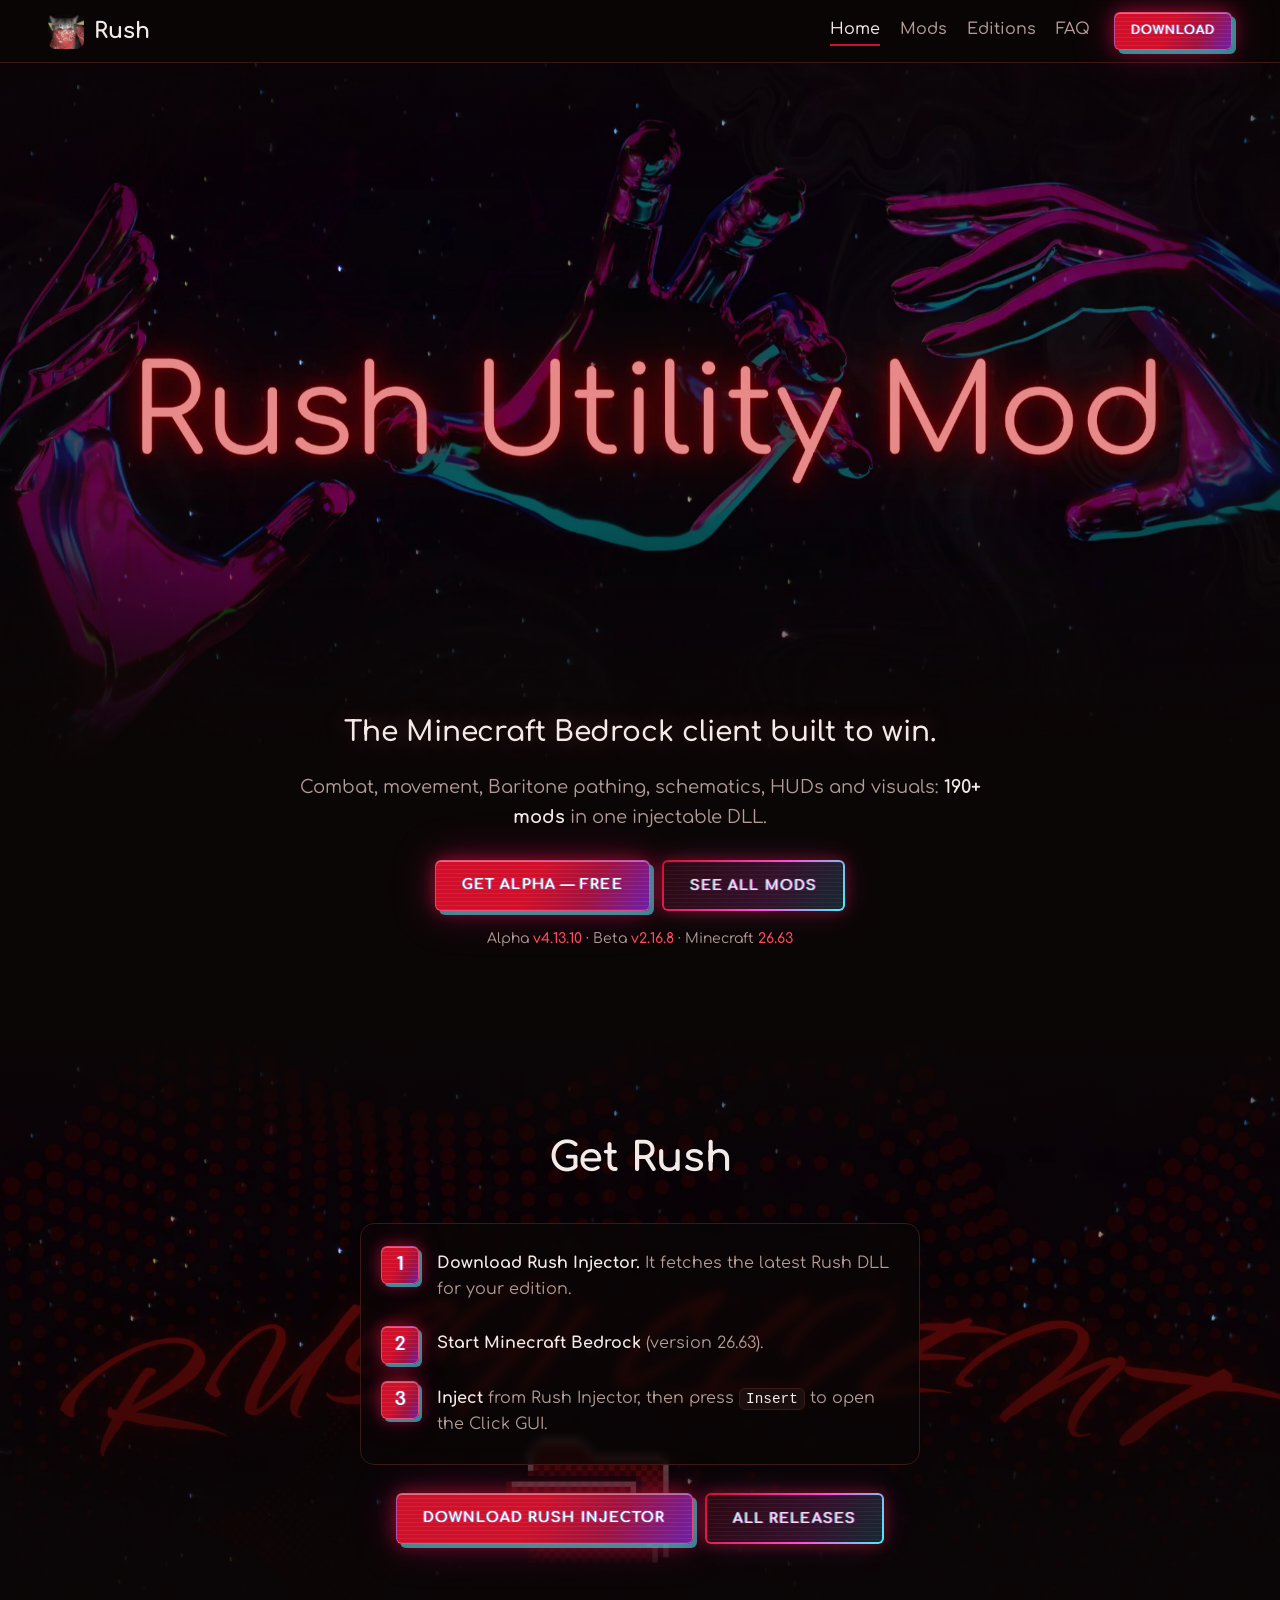
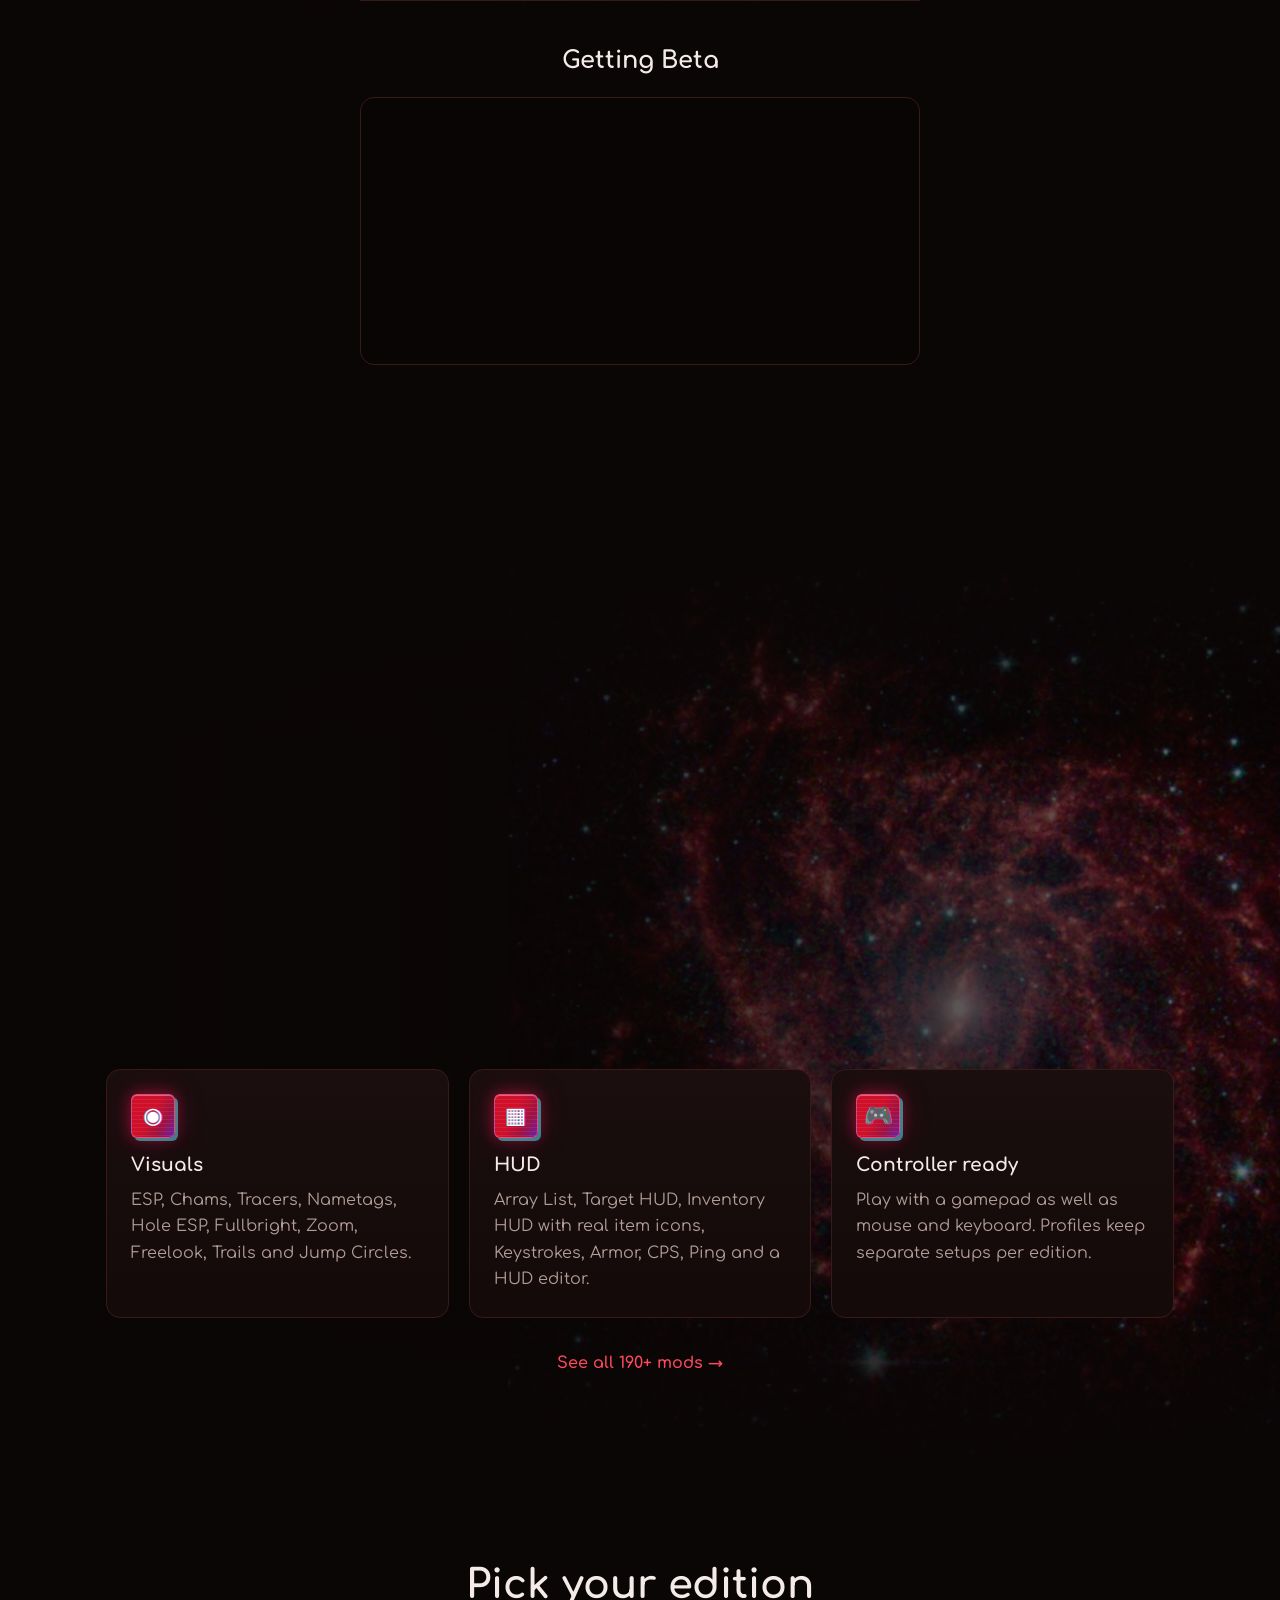
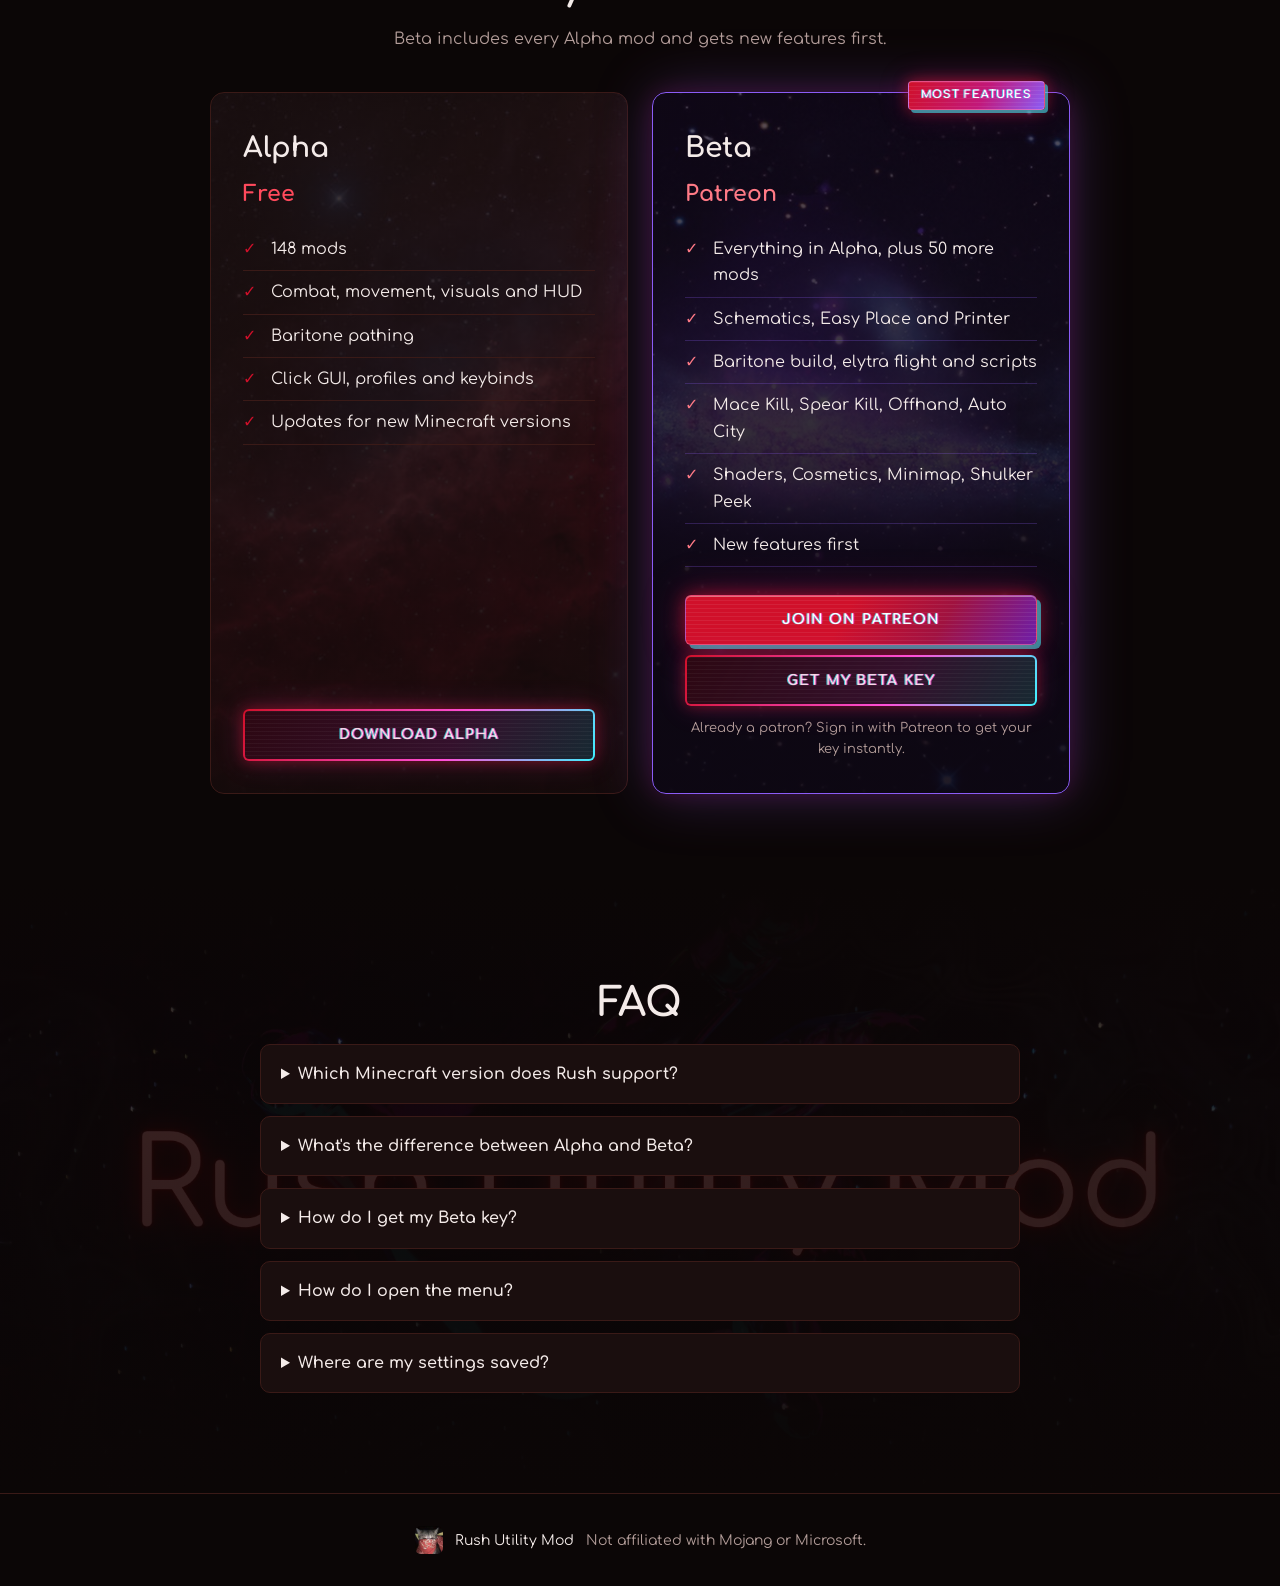
==== index.html @ 5f0ba6b8 "Rush website: Home and Mods pages - Home: banner, Get Rush (download + Patreon Beta keys), overview," ====
<!doctype html>
<!-- Home page. Sections, top to bottom: banner, Get Rush, overview, editions, FAQ.
     The full mod list is a separate page: mods/index.html. -->
<html lang="en">
<head>
  <meta charset="utf-8">
  <meta name="viewport" content="width=device-width, initial-scale=1">
  <title>Rush Utility Mod</title>
  <meta name="description" content="Rush, a Minecraft Bedrock client with 190+ mods. Alpha is free; Beta adds everything else.">
  <link rel="icon" href="assets/images/rush-logo.jpg">
  <link rel="preconnect" href="https://fonts.googleapis.com">
  <link rel="preconnect" href="https://fonts.gstatic.com" crossorigin>
  <link href="https://fonts.googleapis.com/css2?family=Comfortaa:wght@300..700&display=swap" rel="stylesheet">
  <link rel="stylesheet" href="css/styles.css?v=7">
  <script>document.documentElement.classList.add('js');</script>
</head>
<body>
  <!-- Top bar (same on every page; links differ only in the "../" prefix) -->
  <header class="nav">
    <a class="brand" href="./">
      <img src="assets/images/rush-logo.jpg" alt="" width="36" height="36">
      <span>Rush</span>
    </a>
    <nav aria-label="Pages">
      <a href="./" aria-current="page">Home</a>
      <a href="mods/">Mods</a>
      <a href="#editions">Editions</a>
      <a href="#faq">FAQ</a>
    </nav>
    <a class="btn btn-small" href="https://github.com/Juice-loot-is-pog/Rush-Injector/releases/latest/download/Rush-Injector.exe">Download</a>
  </header>

  <main>
    <!-- Banner -->
    <section class="hero">
      <div class="hero-banner">
        <img src="assets/images/banner-hands.webp" alt="" width="2000" height="1125" fetchpriority="high">
      </div>
      <div class="hero-inner">
        <h1 class="visually-hidden">Rush Utility Mod</h1>
        <p class="tagline">The Minecraft Bedrock client built to win.</p>
        <p class="sub">Combat, movement, Baritone pathing, schematics, HUDs and visuals: <strong><span data-count="total">190</span>+ mods</strong> in one injectable DLL.</p>
        <div class="cta">
          <a class="btn" href="#download">Get Alpha — Free</a>
          <a class="btn btn-ghost" href="mods/">See all mods</a>
        </div>
        <p class="version">Alpha <span>v4.13.10</span> · Beta <span>v2.16.8</span> · Minecraft <span>26.63</span></p>
      </div>
    </section>

    <!-- Get Rush: download + how to get Beta -->
    <section id="download" class="section download section-art art-client">
      <h2>Get Rush</h2>
      <ol class="steps">
        <li><strong>Download Rush Injector.</strong> It fetches the latest Rush DLL for your edition.</li>
        <li><strong>Start Minecraft Bedrock</strong> (version 26.63).</li>
        <li><strong>Inject</strong> from Rush Injector, then press <kbd>Insert</kbd> to open the Click GUI.</li>
      </ol>
      <div class="cta">
        <a class="btn" href="https://github.com/Juice-loot-is-pog/Rush-Injector/releases/latest/download/Rush-Injector.exe">Download Rush Injector</a>
        <a class="btn btn-ghost" href="https://github.com/Juice-loot-is-pog/Rush-Injector/releases" target="_blank" rel="noopener">All releases</a>
      </div>
      <div class="beta-key">
        <h3>Getting Beta</h3>
        <ol class="steps">
          <li><strong>Join a Beta tier</strong> on <a href="https://www.patreon.com/cw/RushUtilityMod" target="_blank" rel="noopener">Patreon</a>.</li>
          <li><strong>Click Get my Beta key</strong> and sign in with the same Patreon account. Your username and key appear straight away.</li>
          <li><strong>Sign in to Beta</strong> in Rush Injector with that username and key.</li>
        </ol>
        <div class="cta">
          <a class="btn" href="https://rush-download-service.juiceloot-github.workers.dev/patreon/login">Get my Beta key</a>
        </div>
      </div>
    </section>

    <!-- Overview: what Rush can do (the full list is on the Mods page) -->
    <section id="overview" class="section section-art art-spiral">
      <h2>Everything in one client</h2>
      <p class="lead">Every mod is configurable from the Click GUI, saved in profiles and bound to any key.</p>
      <div class="grid">
        <article class="card">
          <div class="icon">⚔</div>
          <h3>Combat</h3>
          <p>Kill Aura, Aimbot, AutoClicker, Crystal Aura, Auto Anchor, Reach, Hitboxes, Criticals, Auto Totem and more.</p>
        </article>
        <article class="card">
          <div class="icon">➶</div>
          <h3>Movement</h3>
          <p>Fly, Speed, Elytra Fly, Step, Scaffold, No Fall, Velocity, Spider, Long Jump, Target Strafe and more.</p>
        </article>
        <article class="card">
          <div class="icon">⛏</div>
          <h3>Baritone</h3>
          <p>Automatic pathing and mining built in. Beta adds building schematics, elytra flight and a script API.</p>
        </article>
        <article class="card">
          <div class="icon">◉</div>
          <h3>Visuals</h3>
          <p>ESP, Chams, Tracers, Nametags, Hole ESP, Fullbright, Zoom, Freelook, Trails and Jump Circles.</p>
        </article>
        <article class="card">
          <div class="icon">▦</div>
          <h3>HUD</h3>
          <p>Array List, Target HUD, Inventory HUD with real item icons, Keystrokes, Armor, CPS, Ping and a HUD editor.</p>
        </article>
        <article class="card">
          <div class="icon">🎮</div>
          <h3>Controller ready</h3>
          <p>Play with a gamepad as well as mouse and keyboard. Profiles keep separate setups per edition.</p>
        </article>
      </div>
      <p class="more-link"><a href="mods/">See all <span data-count="total">190</span>+ mods →</a></p>
    </section>

    <!-- Editions: Alpha vs Beta -->
    <section id="editions" class="section">
      <h2>Pick your edition</h2>
      <p class="lead">Beta includes every Alpha mod and gets new features first.</p>
      <div class="editions">
        <article class="edition edition-alpha">
          <h3>Alpha</h3>
          <p class="price">Free</p>
          <ul>
            <li><span data-count="alpha">148</span> mods</li>
            <li>Combat, movement, visuals and HUD</li>
            <li>Baritone pathing</li>
            <li>Click GUI, profiles and keybinds</li>
            <li>Updates for new Minecraft versions</li>
          </ul>
          <a class="btn btn-ghost" href="#download">Download Alpha</a>
        </article>
        <article class="edition featured">
          <div class="ribbon">Most features</div>
          <h3>Beta</h3>
          <p class="price">Patreon</p>
          <ul>
            <li>Everything in Alpha, plus <span data-count="beta">50</span> more mods</li>
            <li>Schematics, Easy Place and Printer</li>
            <li>Baritone build, elytra flight and scripts</li>
            <li>Mace Kill, Spear Kill, Offhand, Auto City</li>
            <li>Shaders, Cosmetics, Minimap, Shulker Peek</li>
            <li>New features first</li>
          </ul>
          <div class="edition-actions">
            <a class="btn" href="https://www.patreon.com/cw/RushUtilityMod" target="_blank" rel="noopener">Join on Patreon</a>
            <a class="btn btn-ghost" href="https://rush-download-service.juiceloot-github.workers.dev/patreon/login">Get my Beta key</a>
          </div>
          <p class="edition-note">Already a patron? Sign in with Patreon to get your key instantly.</p>
        </article>
      </div>
    </section>

    <!-- FAQ -->
    <section id="faq" class="section section-art art-hand">
      <h2>FAQ</h2>
      <details>
        <summary>Which Minecraft version does Rush support?</summary>
        <p>The current builds target Minecraft Bedrock 26.63 on Windows. Rush is updated when Minecraft updates.</p>
      </details>
      <details>
        <summary>What's the difference between Alpha and Beta?</summary>
        <p>Alpha is free and covers combat, movement, visuals, HUD and Baritone pathing. Beta comes with a <a href="https://www.patreon.com/cw/RushUtilityMod" target="_blank" rel="noopener">Patreon</a> membership, includes all of Alpha, and adds the extra mods marked Beta on the <a href="mods/">Mods page</a>.</p>
      </details>
      <details>
        <summary>How do I get my Beta key?</summary>
        <p>Join a Beta tier on Patreon, then click <a href="https://rush-download-service.juiceloot-github.workers.dev/patreon/login">Get my Beta key</a> and sign in with Patreon. The key is shown once, so save it. If you lose it or move to a new PC, sign in again and choose <em>Make a new key</em>. Beta stays active while your membership is, and comes back with the same key if you rejoin.</p>
      </details>
      <details>
        <summary>How do I open the menu?</summary>
        <p>Press <kbd>Insert</kbd> after injecting. You can change the key in Click GUI settings.</p>
      </details>
      <details>
        <summary>Where are my settings saved?</summary>
        <p>In <code>%APPDATA%\Rush\Alpha\configs</code> or <code>%APPDATA%\Rush\Beta\configs</code>, so each edition keeps its own profiles.</p>
      </details>
    </section>
  </main>

  <footer class="footer">
    <img src="assets/images/rush-logo.jpg" alt="" width="28" height="28">
    <span>Rush Utility Mod</span>
    <span class="muted">Not affiliated with Mojang or Microsoft.</span>
  </footer>

  <script src="js/modules.js?v=7"></script>
  <script src="js/site.js?v=7"></script>
</body>
</html>
---- css/styles.css ----
@charset "UTF-8";
/* Rush website styles, shared by every page. Keep this file saved as UTF-8; write symbols as
   CSS escapes (e.g. "\2713" for a checkmark) so they survive any editor. */
/* Font: Comfortaa (the font on the Rush Utility Mod banner). Each page loads it from Google Fonts
   with real weights 300-700; the copy in assets/fonts is a fallback if Google Fonts is unreachable. */
@font-face {
  font-family: "Comfortaa Local";
  src: url("../assets/fonts/Comfortaa.ttf") format("truetype");
  font-display: swap;
}

:root {
  --bg: #0b0606;
  --bg-2: #140a0a;
  --card: #1a0e0e;
  --border: #3a1a17;
  --text: #f4ebe9;
  --muted: #b39d99;
  --red: #d0102a;
  --deep: #6e0712;
  --red-light: #ff4a5c;
  --pink: #ff7a86;
  --magenta: #c2187a;
  --violet: #8b5cf6;
  --glow: rgba(208, 16, 42, 0.45);
  --radius: 14px;
  --font: "Comfortaa", "Comfortaa Local", system-ui, sans-serif;
}

* { box-sizing: border-box; }
html { scroll-behavior: smooth; overflow-x: clip; }
body {
  margin: 0;
  overflow-x: clip;
  background: var(--bg);
  color: var(--text);
  font-family: var(--font);
  line-height: 1.65;
}
a { color: inherit; }
img { display: block; }

/* Nav */
.nav {
  position: sticky; top: 0; z-index: 10;
  display: flex; align-items: center; gap: 24px;
  padding: 12px clamp(16px, 4vw, 48px);
  background: rgba(11, 6, 6, 0.8);
  backdrop-filter: blur(10px);
  border-bottom: 1px solid var(--border);
}
.brand { display: flex; align-items: center; gap: 10px; text-decoration: none; font-family: var(--font); font-weight: 700; font-size: 22px; }
.brand img { border-radius: 8px; object-fit: cover; }
.nav nav { display: flex; gap: 20px; margin-left: auto; }
.nav nav a { text-decoration: none; color: var(--muted); font-weight: 500; }
.nav nav a:hover { color: var(--text); }
/* The page you're on: aria-current="page" on its nav link. */
.nav nav a[aria-current="page"] { color: var(--text); box-shadow: inset 0 -2px 0 var(--red); padding-bottom: 4px; }

/* Page header for pages other than Home (e.g. Mods) */
.page-header { padding: 72px 16px 8px; text-align: center; }
.page-header h1 {
  font-family: var(--font); font-weight: 700; font-size: clamp(36px, 7vw, 64px); margin: 0 0 8px;
  text-shadow: 0 0 32px rgba(208, 16, 42, .45);
}
.page-header p { color: var(--muted); margin: 0 auto; max-width: 620px; font-size: 18px; }
.page-header p strong { color: var(--text); }

/* "See all mods" link under the overview cards */
.more-link { text-align: center; margin: 32px 0 0; }
.more-link a { color: var(--red-light); font-weight: 600; text-decoration: none; }
.more-link a:hover { text-decoration: underline; }

/* Buttons: crimson vaporwave. Crimson body fading to a magenta/violet edge, faint scanlines,
   pink/cyan split text, a hard cyan offset shadow and neon glow. Hover sweeps a chrome shine. */
:root {
  --cyan: #3ef2ff; --vapor-pink: #ff4fd8;
  /* Shared vaporwave look for buttons, step numbers, icon tiles, chips, ribbon and tags */
  --vapor-scanlines: repeating-linear-gradient(180deg, rgba(255, 255, 255, .07) 0 1px, transparent 1px 4px);
  --vapor-fill: linear-gradient(120deg, var(--red) 0%, var(--red) 45%, #a0123f 72%, #6d1fa8 100%);
  --vapor-border: linear-gradient(120deg, var(--red), var(--vapor-pink) 60%, var(--cyan));
  --vapor-text: -1px 0 rgba(62, 242, 255, .75), 1px 0 rgba(255, 79, 216, .75);
  --vapor-glow: 0 0 14px rgba(208, 16, 42, .6), 0 0 30px rgba(194, 24, 122, .3);
}
.btn {
  position: relative; overflow: hidden; isolation: isolate;
  display: inline-block;
  padding: 12px 26px;
  border-radius: 6px;
  border: 1px solid rgba(255, 140, 200, .45);
  background:
    repeating-linear-gradient(180deg, rgba(255, 255, 255, .07) 0 1px, transparent 1px 4px),
    linear-gradient(120deg, var(--red) 0%, var(--red) 45%, #a0123f 72%, #6d1fa8 100%);
  color: #fff; font-weight: 700; text-decoration: none;
  text-transform: uppercase; letter-spacing: .08em; font-size: 14px;
  text-shadow: -1px 0 rgba(62, 242, 255, .75), 1px 0 rgba(255, 79, 216, .75);
  box-shadow:
    4px 4px 0 rgba(62, 242, 255, .55),
    0 0 18px rgba(208, 16, 42, .65),
    0 0 42px rgba(194, 24, 122, .35),
    inset 0 1px 0 rgba(255, 255, 255, .35);
  transition: transform .15s, box-shadow .2s;
}
/* Chrome shine that sweeps across on hover */
.btn::after {
  content: ""; position: absolute; inset: 0; z-index: -1; pointer-events: none;
  background: linear-gradient(105deg, transparent 30%, rgba(255, 255, 255, .45) 48%, rgba(62, 242, 255, .25) 52%, transparent 70%);
  transform: translateX(-120%);
  transition: transform .6s ease;
}
.btn:hover::after { transform: translateX(120%); }
.btn:hover {
  transform: translate(-2px, -2px);
  box-shadow:
    6px 6px 0 rgba(62, 242, 255, .7),
    0 0 26px rgba(208, 16, 42, .85),
    0 0 60px rgba(255, 79, 216, .4),
    inset 0 1px 0 rgba(255, 255, 255, .45);
}
.btn:active { transform: translate(1px, 1px); box-shadow: 2px 2px 0 rgba(62, 242, 255, .6), 0 0 18px rgba(208, 16, 42, .6); }
.btn:focus-visible { outline: 2px solid var(--cyan); outline-offset: 3px; }

/* Outline buttons: neon crimson-magenta-cyan border around a dark glassy middle */
.btn-ghost {
  border: 2px solid transparent;
  background:
    repeating-linear-gradient(180deg, rgba(255, 255, 255, .04) 0 1px, transparent 1px 4px) padding-box,
    linear-gradient(rgba(16, 6, 14, .85), rgba(16, 6, 14, .85)) padding-box,
    linear-gradient(120deg, var(--red), var(--vapor-pink) 60%, var(--cyan)) border-box;
  color: #ffd6e6;
  box-shadow: 0 0 14px rgba(208, 16, 42, .45), 0 0 30px rgba(255, 79, 216, .18);
}
.btn-ghost:hover {
  color: #fff;
  box-shadow: 4px 4px 0 rgba(62, 242, 255, .45), 0 0 22px rgba(208, 16, 42, .7), 0 0 46px rgba(255, 79, 216, .35);
}
.btn-small { padding: 8px 16px; font-size: 12px; }

@media (prefers-reduced-motion: reduce) {
  .btn::after { display: none; }
  .btn, .btn:hover { transition: none; }
}

/* Hero: the Rush Utility Mod banner, fading into the page */
.visually-hidden {
  position: absolute; width: 1px; height: 1px; margin: -1px; padding: 0;
  overflow: hidden; clip: rect(0 0 0 0); white-space: nowrap; border: 0;
}
.hero { position: relative; text-align: center; }
.hero-banner { position: relative; max-height: 78vh; overflow: hidden; background: #050208; }
.hero-banner img { width: 100%; height: auto; max-height: 78vh; object-fit: cover; object-position: center 45%; }
.hero-banner::after {
  content: ""; position: absolute; inset: 0; pointer-events: none;
  background:
    linear-gradient(180deg, rgba(11, 6, 6, .35) 0%, transparent 18%, transparent 62%, var(--bg) 100%),
    radial-gradient(ellipse at center, transparent 55%, rgba(11, 6, 6, .55) 100%);
}
.hero-inner { position: relative; padding: 0 16px 72px; margin: -64px auto 0; max-width: 760px; }
.tagline {
  font-size: clamp(20px, 3vw, 28px); font-weight: 600; margin: 8px 0;
  text-shadow: 0 0 24px rgba(255, 122, 134, .35);
}
.sub { color: var(--muted); font-size: 18px; }
.sub strong { color: var(--text); }
.cta { display: flex; gap: 12px; justify-content: center; flex-wrap: wrap; margin: 28px 0 16px; }
.version { color: var(--muted); font-size: 14px; }
.version span { color: var(--red-light); font-weight: 600; }

/* Full-width artwork behind a section, darkened so text stays readable */
.section-art { position: relative; isolation: isolate; }
.section-art::before {
  content: ""; position: absolute; z-index: -1; top: 0; bottom: 0;
  left: calc(50% - 50vw); right: calc(50% - 50vw);
  background-repeat: no-repeat; background-size: cover; background-position: center;
}
.art-spiral::before {
  background-image:
    linear-gradient(180deg, var(--bg) 0%, rgba(11, 6, 6, .5) 22%, rgba(11, 6, 6, .5) 78%, var(--bg) 100%),
    linear-gradient(90deg, rgba(11, 6, 6, .92) 0%, rgba(11, 6, 6, .6) 45%, rgba(11, 6, 6, .15) 100%),
    url("../assets/images/galaxy-spiral.jpg");
  background-position: center, center, right -10vw center;
  background-size: cover, cover, min(900px, 90vw) auto;
}
.art-client::before {
  background-image:
    linear-gradient(180deg, var(--bg) 0%, rgba(11, 6, 6, .1) 12%, rgba(11, 6, 6, .35) 32%, var(--bg) 52%),
    url("../assets/images/banner-client.webp");
  background-size: cover, max(100%, 1200px) auto;
  background-position: center, center top;
}
/* Keep the steps readable over the brighter banner. */
.art-client .steps {
  background: rgba(11, 6, 6, .72); border: 1px solid var(--border); border-radius: var(--radius);
  padding: 12px 20px; backdrop-filter: blur(4px);
}
.art-hand::before {
  background-image:
    linear-gradient(180deg, var(--bg) 0%, rgba(11, 6, 6, .78) 25%, rgba(11, 6, 6, .85) 75%, var(--bg) 100%),
    url("../assets/images/banner-hand.webp");
}

/* Sections */
.section { max-width: 1100px; margin: 0 auto; padding: 88px 16px; }
.section h2 { font-family: var(--font); font-weight: 700; font-size: clamp(28px, 4vw, 40px); text-align: center; margin: 0 0 8px; }
.lead { text-align: center; color: var(--muted); margin: 0 auto 40px; max-width: 620px; }

.grid { display: grid; grid-template-columns: repeat(auto-fit, minmax(280px, 1fr)); gap: 20px; }
.card {
  background: linear-gradient(180deg, var(--card), var(--bg-2));
  border: 1px solid var(--border); border-radius: var(--radius);
  padding: 24px; transition: border-color .2s, transform .2s;
}
.card:hover { border-color: var(--red); transform: translateY(-3px); }
.card h3 { margin: 12px 0 6px; }
.card p { margin: 0; color: var(--muted); }
.icon {
  width: 44px; height: 44px; display: grid; place-items: center;
  border-radius: 6px; font-size: 22px; color: #fff;
  border: 1px solid rgba(255, 140, 200, .45);
  background: var(--vapor-scanlines), var(--vapor-fill);
  text-shadow: var(--vapor-text);
  box-shadow: 3px 3px 0 rgba(62, 242, 255, .5), var(--vapor-glow), inset 0 1px 0 rgba(255, 255, 255, .3);
}

/* Editions */
.editions { display: grid; grid-template-columns: repeat(auto-fit, minmax(300px, 1fr)); gap: 24px; max-width: 860px; margin: 0 auto; }
.edition {
  position: relative; background: var(--card); border: 1px solid var(--border);
  border-radius: var(--radius); padding: 32px; display: flex; flex-direction: column;
}
.edition-alpha {
  background:
    linear-gradient(180deg, rgba(26, 14, 14, .82), rgba(20, 10, 10, .94)),
    url("../assets/images/nebula-red.jpg") center / cover;
}
.edition.featured {
  border-color: var(--violet);
  box-shadow: 0 0 60px rgba(139, 92, 246, .28), 0 0 24px rgba(194, 24, 122, .2);
  background:
    linear-gradient(180deg, rgba(20, 10, 30, .7), rgba(14, 8, 20, .92) 70%),
    url("../assets/images/galaxy-purple.jpg") center 35% / cover;
}
.edition.featured li { border-bottom-color: rgba(139, 92, 246, .25); }
.edition.featured li::before { color: var(--pink); }
.edition.featured .price { color: var(--pink); }
.edition.featured .ribbon { background: var(--vapor-scanlines), linear-gradient(120deg, var(--red), var(--magenta) 55%, var(--violet)); }
.edition h3 { font-family: var(--font); font-weight: 700; font-size: 28px; margin: 0; }
.price { font-size: 22px; font-weight: 800; color: var(--red-light); margin: 4px 0 16px; }
.edition ul { list-style: none; padding: 0; margin: 0 0 28px; flex: 1; }
.edition li { padding: 8px 0 8px 28px; position: relative; border-bottom: 1px solid var(--border); }
.edition li::before { content: "\2713"; /* checkmark */ position: absolute; left: 0; color: var(--red); font-weight: 800; }
.edition .btn { text-align: center; }
.edition-actions { display: grid; gap: 10px; }
.edition-note { color: var(--muted); font-size: 13px; text-align: center; margin: 12px 0 0; }
.beta-key { max-width: 560px; margin: 56px auto 0; padding-top: 40px; border-top: 1px solid var(--border); }
.beta-key h3 { font-family: var(--font); font-weight: 700; font-size: 24px; margin: 0; }
.beta-key .steps { margin-top: 16px; }
.steps a { color: var(--red-light); }
.ribbon {
  position: absolute; top: -12px; right: 24px;
  background: var(--vapor-scanlines), var(--vapor-fill);
  padding: 4px 12px; border-radius: 4px; font-size: 11px; font-weight: 700;
  text-transform: uppercase; letter-spacing: .08em; color: #fff;
  border: 1px solid rgba(255, 140, 200, .5);
  text-shadow: var(--vapor-text);
  box-shadow: 3px 3px 0 rgba(62, 242, 255, .55), var(--vapor-glow);
}

/* Modules */
.filters { display: flex; gap: 12px; flex-wrap: wrap; justify-content: center; margin-bottom: 24px; }
#search {
  flex: 1 1 260px; max-width: 420px;
  padding: 12px 16px; border-radius: 10px;
  background: var(--card); border: 1px solid var(--border); color: var(--text); font: inherit;
}
#search:focus { outline: none; border-color: var(--red); }
.chips { display: flex; gap: 8px; }
.chip {
  padding: 9px 16px; border-radius: 6px; cursor: pointer; font: inherit; font-size: 12px; font-weight: 700;
  text-transform: uppercase; letter-spacing: .08em; color: #ffd6e6;
  border: 2px solid transparent;
  background:
    var(--vapor-scanlines) padding-box,
    linear-gradient(rgba(16, 6, 14, .9), rgba(16, 6, 14, .9)) padding-box,
    var(--vapor-border) border-box;
  box-shadow: 0 0 12px rgba(208, 16, 42, .35);
  transition: transform .15s, box-shadow .2s;
}
.chip:hover { color: #fff; box-shadow: 3px 3px 0 rgba(62, 242, 255, .45), 0 0 18px rgba(208, 16, 42, .6); transform: translate(-1px, -1px); }
.chip.active {
  color: #fff; text-shadow: var(--vapor-text);
  border: 2px solid rgba(255, 140, 200, .5);
  background: var(--vapor-scanlines), var(--vapor-fill);
  box-shadow: 3px 3px 0 rgba(62, 242, 255, .55), var(--vapor-glow);
}
.chip:focus-visible { outline: 2px solid var(--cyan); outline-offset: 3px; }
.mod-list {
  list-style: none; padding: 0; margin: 0;
  display: grid; grid-template-columns: repeat(auto-fill, minmax(180px, 1fr)); gap: 8px;
}
.mod-list li {
  display: flex; align-items: center; justify-content: space-between; gap: 8px;
  padding: 10px 14px; border-radius: 8px;
  background: var(--bg-2); border: 1px solid var(--border); font-size: 14px;
}
.tag { font-size: 10px; font-weight: 700; padding: 2px 7px; border-radius: 4px; text-transform: uppercase; letter-spacing: .08em; }
.tag-beta {
  color: #fff; text-shadow: var(--vapor-text);
  border: 1px solid rgba(255, 140, 200, .5);
  background: var(--vapor-scanlines), var(--vapor-fill);
  box-shadow: 2px 2px 0 rgba(62, 242, 255, .5), 0 0 10px rgba(208, 16, 42, .5);
}
.empty { text-align: center; color: var(--muted); }

/* Download */
.download { text-align: center; }
.steps { counter-reset: step; list-style: none; padding: 0; max-width: 560px; margin: 32px auto 0; text-align: left; }
.steps li { counter-increment: step; position: relative; padding: 14px 0 14px 56px; color: var(--muted); }
.steps li strong { color: var(--text); }
.steps li::before {
  content: counter(step); position: absolute; left: 0; top: 10px;
  width: 36px; height: 36px; display: grid; place-items: center; border-radius: 6px;
  color: #fff; font-family: var(--font); font-weight: 700; font-size: 18px;
  border: 1px solid rgba(255, 140, 200, .45);
  background: var(--vapor-scanlines), var(--vapor-fill);
  text-shadow: var(--vapor-text);
  box-shadow: 3px 3px 0 rgba(62, 242, 255, .55), var(--vapor-glow), inset 0 1px 0 rgba(255, 255, 255, .3);
}
kbd, code {
  font-family: ui-monospace, Consolas, monospace; font-size: .9em;
  padding: 2px 6px; border-radius: 6px; background: var(--card); border: 1px solid var(--border); color: var(--text);
}

/* FAQ */
#faq details {
  max-width: 760px; margin: 0 auto 12px; background: var(--card);
  border: 1px solid var(--border); border-radius: 10px; padding: 0 20px;
}
#faq summary { cursor: pointer; padding: 16px 0; font-weight: 600; }
#faq details[open] { border-color: var(--red); }
#faq details p { color: var(--muted); margin: 0 0 16px; }

/* Footer */
.footer {
  display: flex; align-items: center; justify-content: center; gap: 12px; flex-wrap: wrap;
  padding: 32px 16px; border-top: 1px solid var(--border); font-size: 14px;
}
.footer img { border-radius: 6px; object-fit: cover; }
.muted { color: var(--muted); }

/* Slide animations */
@keyframes banner-in { from { opacity: 0; transform: scale(1.08); } to { opacity: 1; transform: none; } }
@keyframes slide-up { from { opacity: 0; transform: translateY(36px); } to { opacity: 1; transform: none; } }
.hero-banner img { animation: banner-in 1.4s cubic-bezier(.2, .7, .2, 1) both; }
.hero-inner > * { animation: slide-up .8s cubic-bezier(.2, .7, .2, 1) both; }
.hero-inner > :nth-child(2) { animation-delay: .35s; }
.hero-inner > :nth-child(3) { animation-delay: .5s; }
.hero-inner > :nth-child(4) { animation-delay: .65s; }
.hero-inner > :nth-child(5) { animation-delay: .8s; }
.page-header > * { animation: slide-up .8s cubic-bezier(.2, .7, .2, 1) both; }
.page-header > :nth-child(2) { animation-delay: .15s; }

/* Scroll reveals: js/site.js adds .reveal, then .is-visible when the element scrolls into view. */
.js .reveal {
  opacity: 0; transform: translateY(48px);
  transition: opacity .8s ease, transform .8s cubic-bezier(.2, .7, .2, 1);
  transition-delay: var(--delay, 0s);
}
.js .reveal.from-left { transform: translateX(-70px); }
.js .reveal.from-right { transform: translateX(70px); }
.js .reveal.is-visible { opacity: 1; transform: none; }

@media (prefers-reduced-motion: reduce) {
  html { scroll-behavior: auto; }
  .hero-banner img, .hero-inner > *, .page-header > * { animation: none; }
  .js .reveal { opacity: 1; transform: none; transition: none; }
}

@media (max-width: 720px) {
  /* Phones: page links move to a second row under the logo and Download button. */
  .nav { flex-wrap: wrap; row-gap: 8px; }
  .nav .btn-small { margin-left: auto; }
  .nav nav { order: 3; width: 100%; margin: 0; justify-content: space-around; gap: 8px; font-size: 15px; }
  .section { padding: 64px 16px; }
  .page-header { padding-top: 48px; }
}
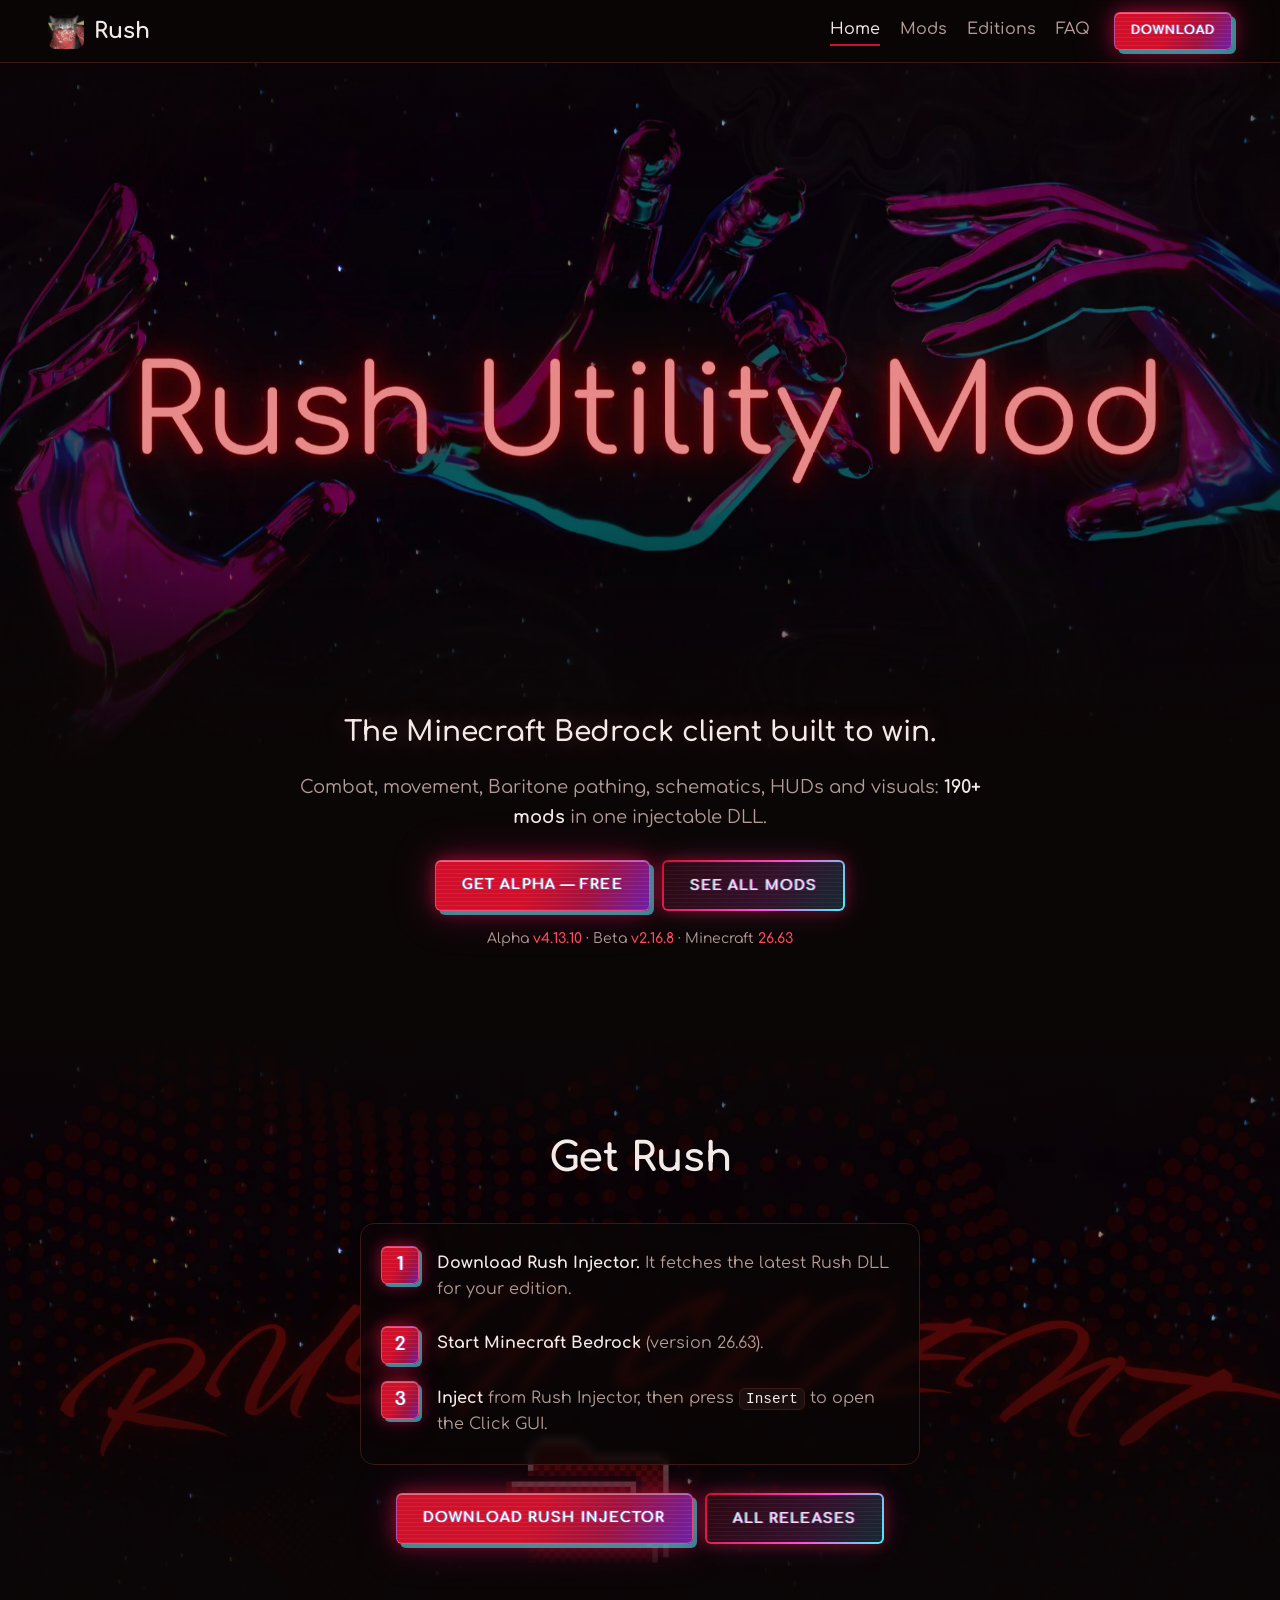
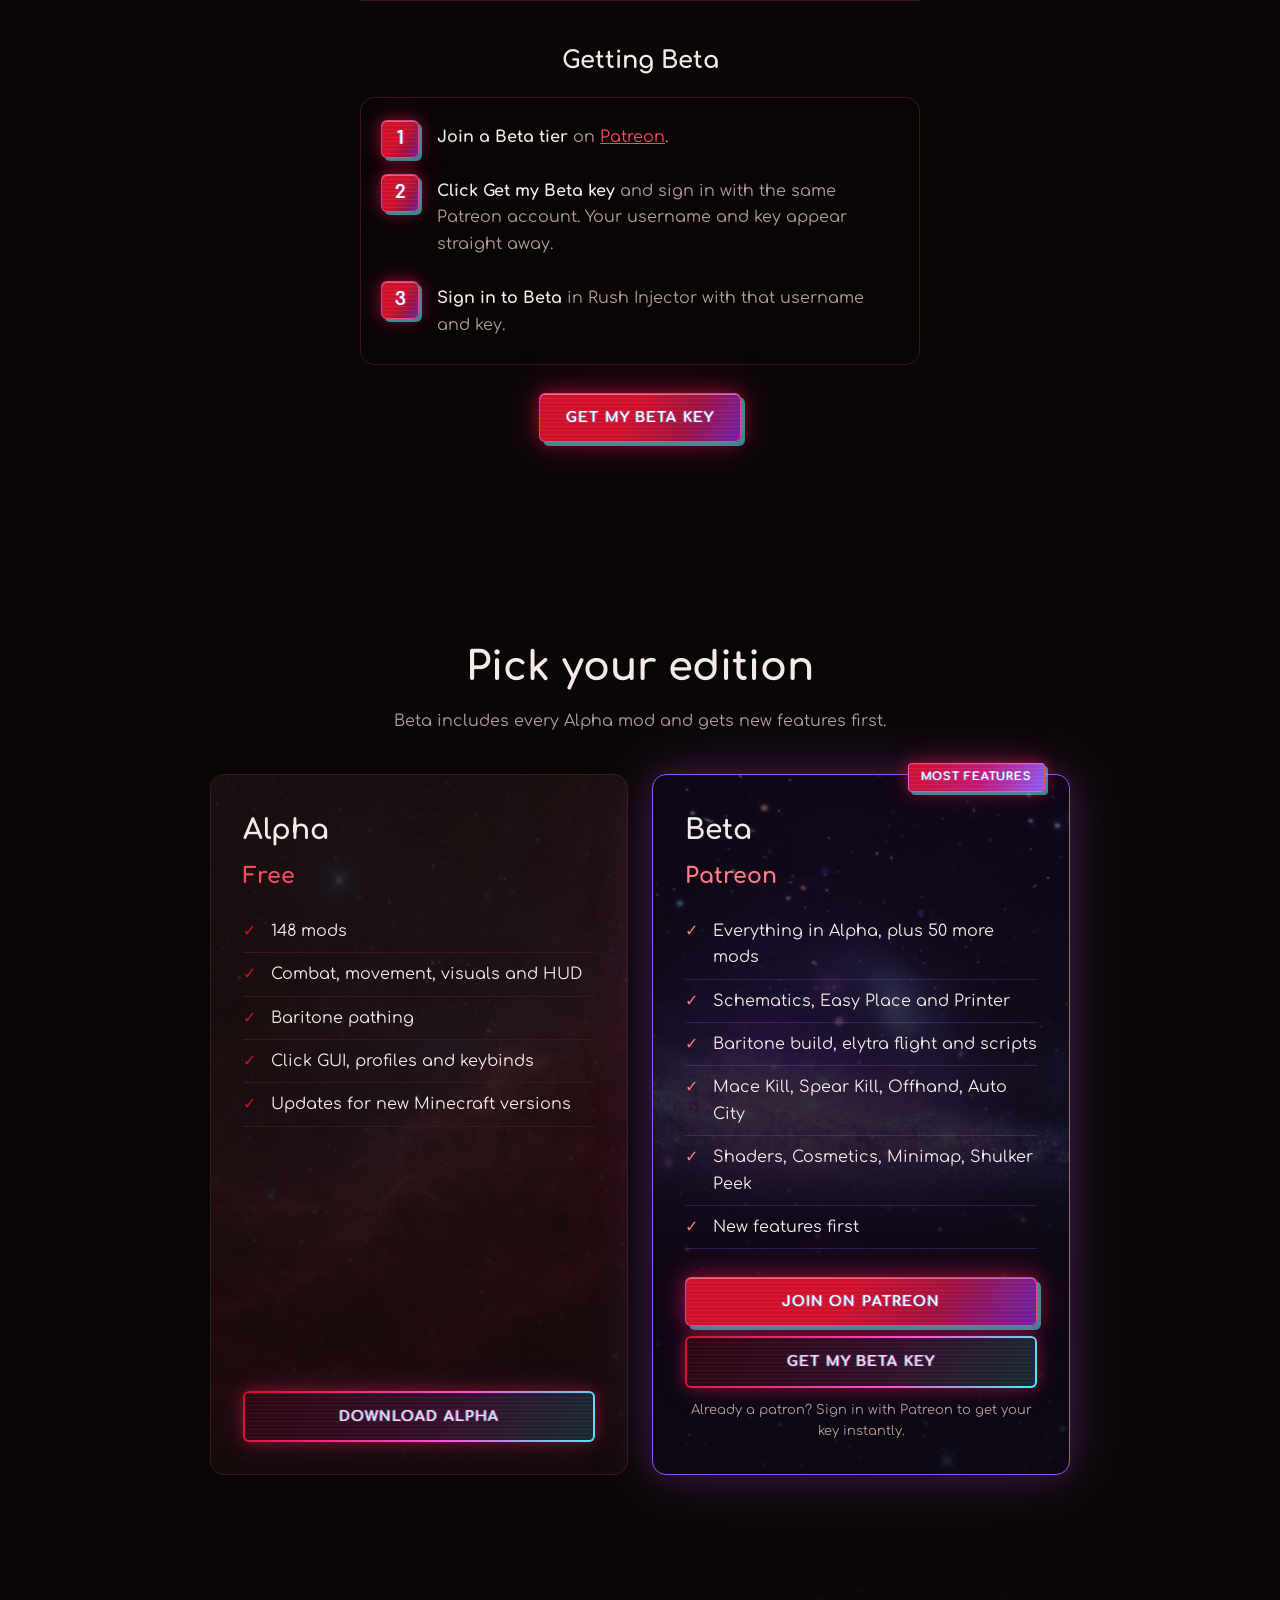
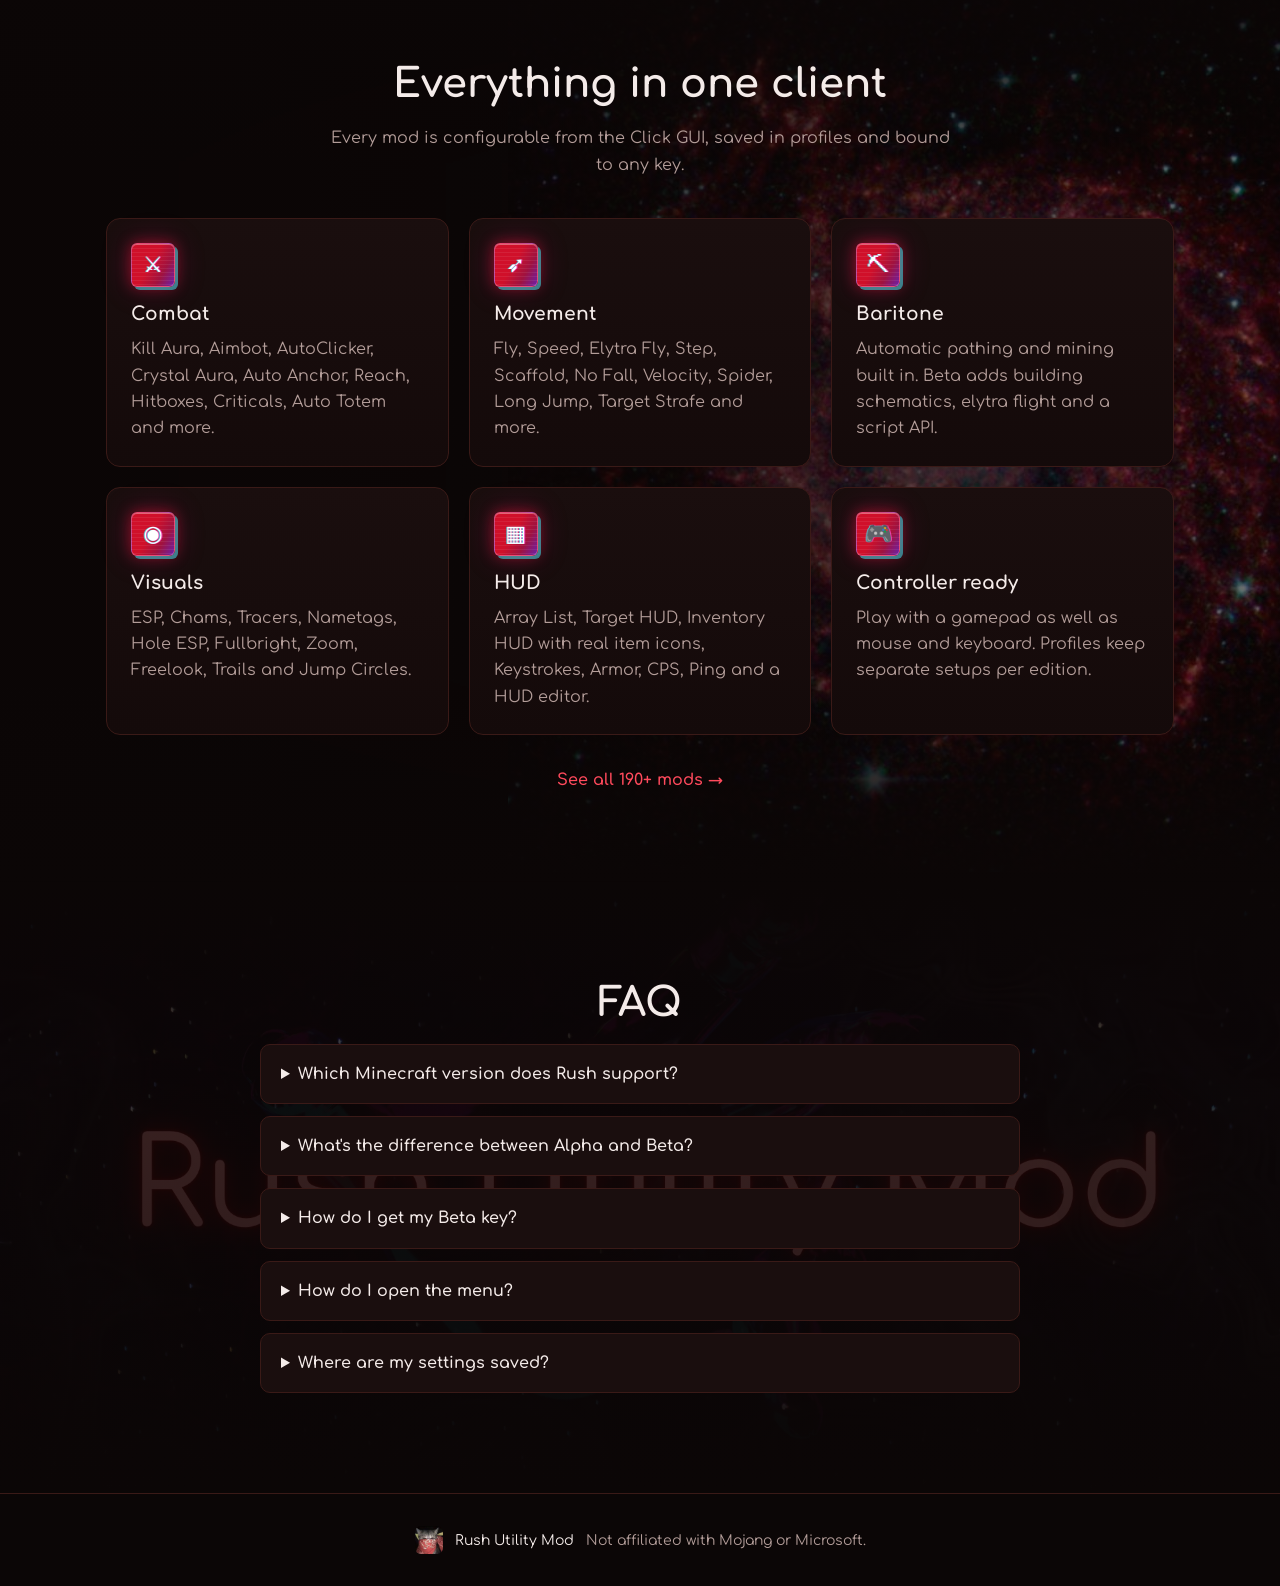
==== commit 1e2f6544: "Move Pick your edition up, right after Get Rush Co-Authored-By: Claude Opus 5.5 <noreply@anthropic.c" ====
--- a/index.html
+++ b/index.html
@@ -1,5 +1,5 @@
 <!doctype html>
-<!-- Home page. Sections, top to bottom: banner, Get Rush, overview, editions, FAQ.
+<!-- Home page. Sections, top to bottom: banner, Get Rush, editions, overview, FAQ.
      The full mod list is a separate page: mods/index.html. -->
 <html lang="en">
 <head>
@@ -73,6 +73,44 @@
       </div>
     </section>
 
+    <!-- Editions: Alpha vs Beta -->
+    <section id="editions" class="section">
+      <h2>Pick your edition</h2>
+      <p class="lead">Beta includes every Alpha mod and gets new features first.</p>
+      <div class="editions">
+        <article class="edition edition-alpha">
+          <h3>Alpha</h3>
+          <p class="price">Free</p>
+          <ul>
+            <li><span data-count="alpha">148</span> mods</li>
+            <li>Combat, movement, visuals and HUD</li>
+            <li>Baritone pathing</li>
+            <li>Click GUI, profiles and keybinds</li>
+            <li>Updates for new Minecraft versions</li>
+          </ul>
+          <a class="btn btn-ghost" href="#download">Download Alpha</a>
+        </article>
+        <article class="edition featured">
+          <div class="ribbon">Most features</div>
+          <h3>Beta</h3>
+          <p class="price">Patreon</p>
+          <ul>
+            <li>Everything in Alpha, plus <span data-count="beta">50</span> more mods</li>
+            <li>Schematics, Easy Place and Printer</li>
+            <li>Baritone build, elytra flight and scripts</li>
+            <li>Mace Kill, Spear Kill, Offhand, Auto City</li>
+            <li>Shaders, Cosmetics, Minimap, Shulker Peek</li>
+            <li>New features first</li>
+          </ul>
+          <div class="edition-actions">
+            <a class="btn" href="https://www.patreon.com/cw/RushUtilityMod" target="_blank" rel="noopener">Join on Patreon</a>
+            <a class="btn btn-ghost" href="https://rush-download-service.juiceloot-github.workers.dev/patreon/login">Get my Beta key</a>
+          </div>
+          <p class="edition-note">Already a patron? Sign in with Patreon to get your key instantly.</p>
+        </article>
+      </div>
+    </section>
+
     <!-- Overview: what Rush can do (the full list is on the Mods page) -->
     <section id="overview" class="section section-art art-spiral">
       <h2>Everything in one client</h2>
@@ -112,44 +150,6 @@
       <p class="more-link"><a href="mods/">See all <span data-count="total">190</span>+ mods →</a></p>
     </section>
 
-    <!-- Editions: Alpha vs Beta -->
-    <section id="editions" class="section">
-      <h2>Pick your edition</h2>
-      <p class="lead">Beta includes every Alpha mod and gets new features first.</p>
-      <div class="editions">
-        <article class="edition edition-alpha">
-          <h3>Alpha</h3>
-          <p class="price">Free</p>
-          <ul>
-            <li><span data-count="alpha">148</span> mods</li>
-            <li>Combat, movement, visuals and HUD</li>
-            <li>Baritone pathing</li>
-            <li>Click GUI, profiles and keybinds</li>
-            <li>Updates for new Minecraft versions</li>
-          </ul>
-          <a class="btn btn-ghost" href="#download">Download Alpha</a>
-        </article>
-        <article class="edition featured">
-          <div class="ribbon">Most features</div>
-          <h3>Beta</h3>
-          <p class="price">Patreon</p>
-          <ul>
-            <li>Everything in Alpha, plus <span data-count="beta">50</span> more mods</li>
-            <li>Schematics, Easy Place and Printer</li>
-            <li>Baritone build, elytra flight and scripts</li>
-            <li>Mace Kill, Spear Kill, Offhand, Auto City</li>
-            <li>Shaders, Cosmetics, Minimap, Shulker Peek</li>
-            <li>New features first</li>
-          </ul>
-          <div class="edition-actions">
-            <a class="btn" href="https://www.patreon.com/cw/RushUtilityMod" target="_blank" rel="noopener">Join on Patreon</a>
-            <a class="btn btn-ghost" href="https://rush-download-service.juiceloot-github.workers.dev/patreon/login">Get my Beta key</a>
-          </div>
-          <p class="edition-note">Already a patron? Sign in with Patreon to get your key instantly.</p>
-        </article>
-      </div>
-    </section>
-
     <!-- FAQ -->
     <section id="faq" class="section section-art art-hand">
       <h2>FAQ</h2>
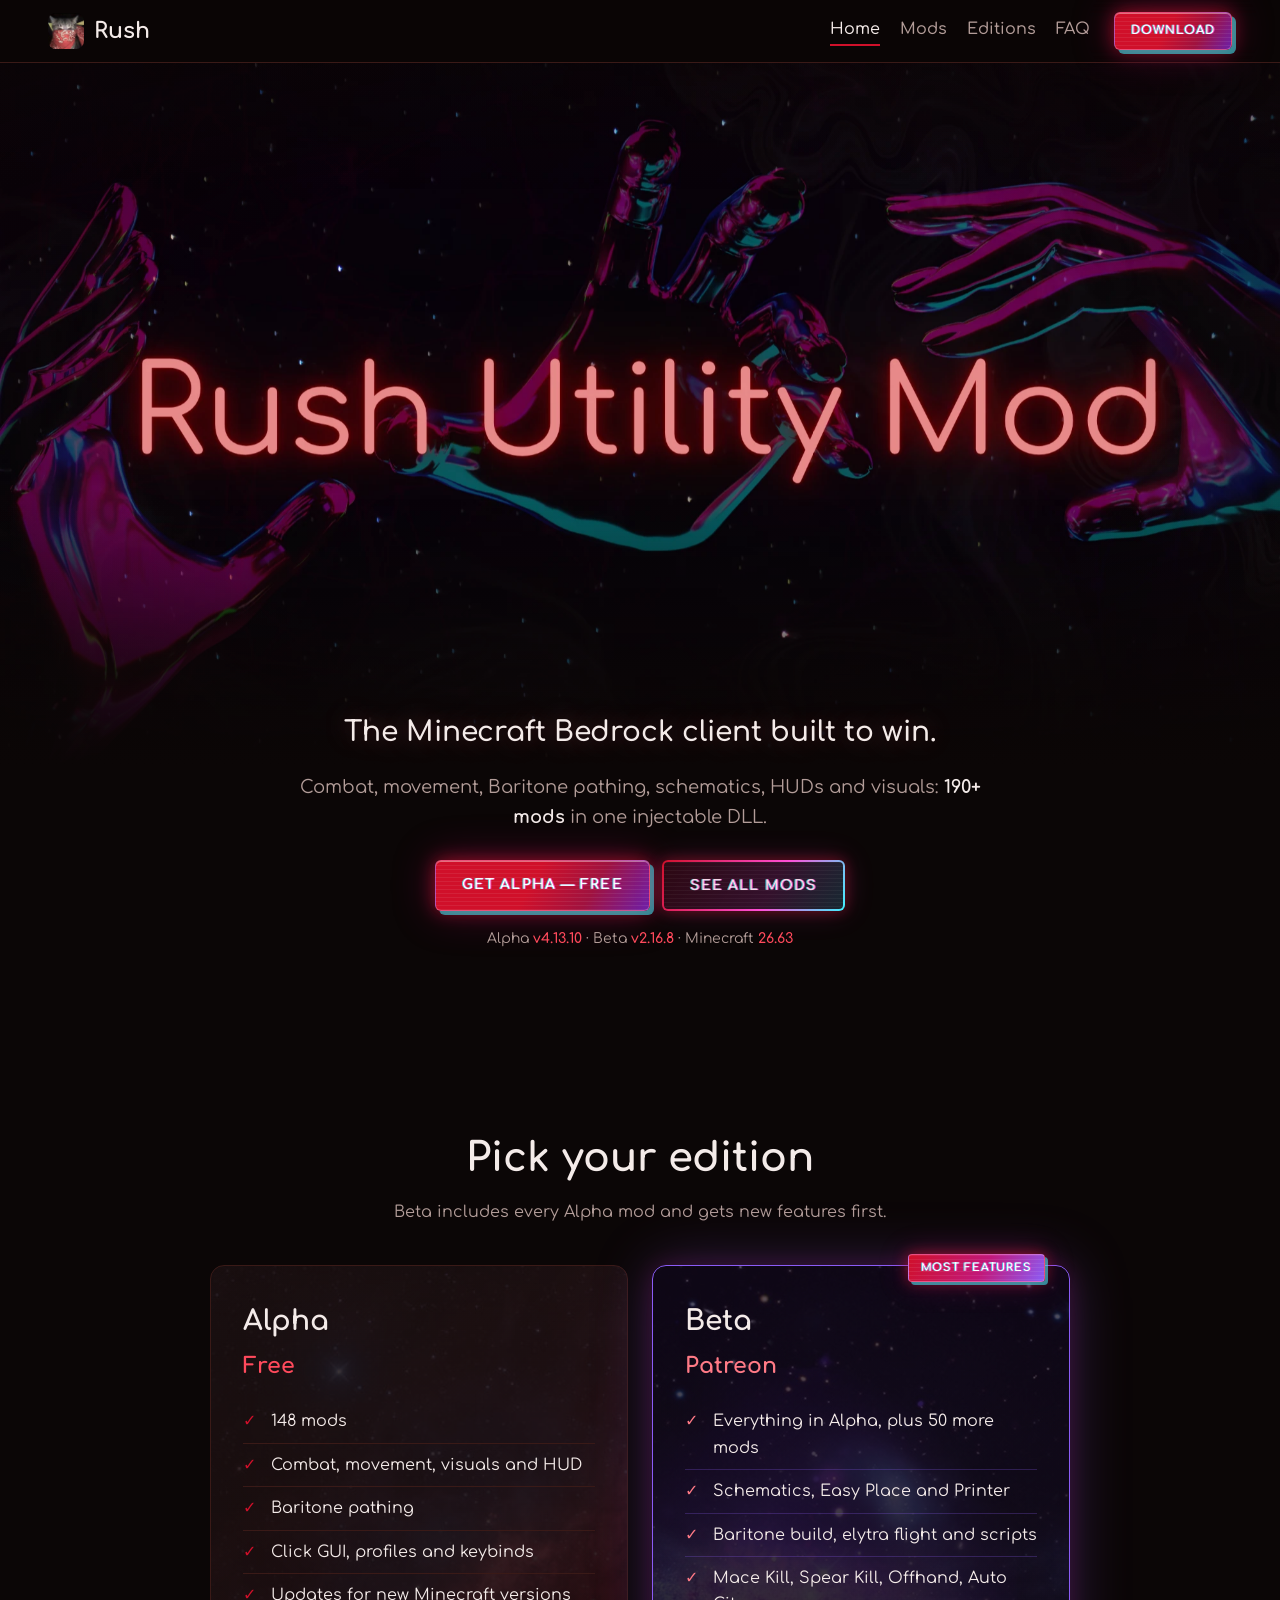
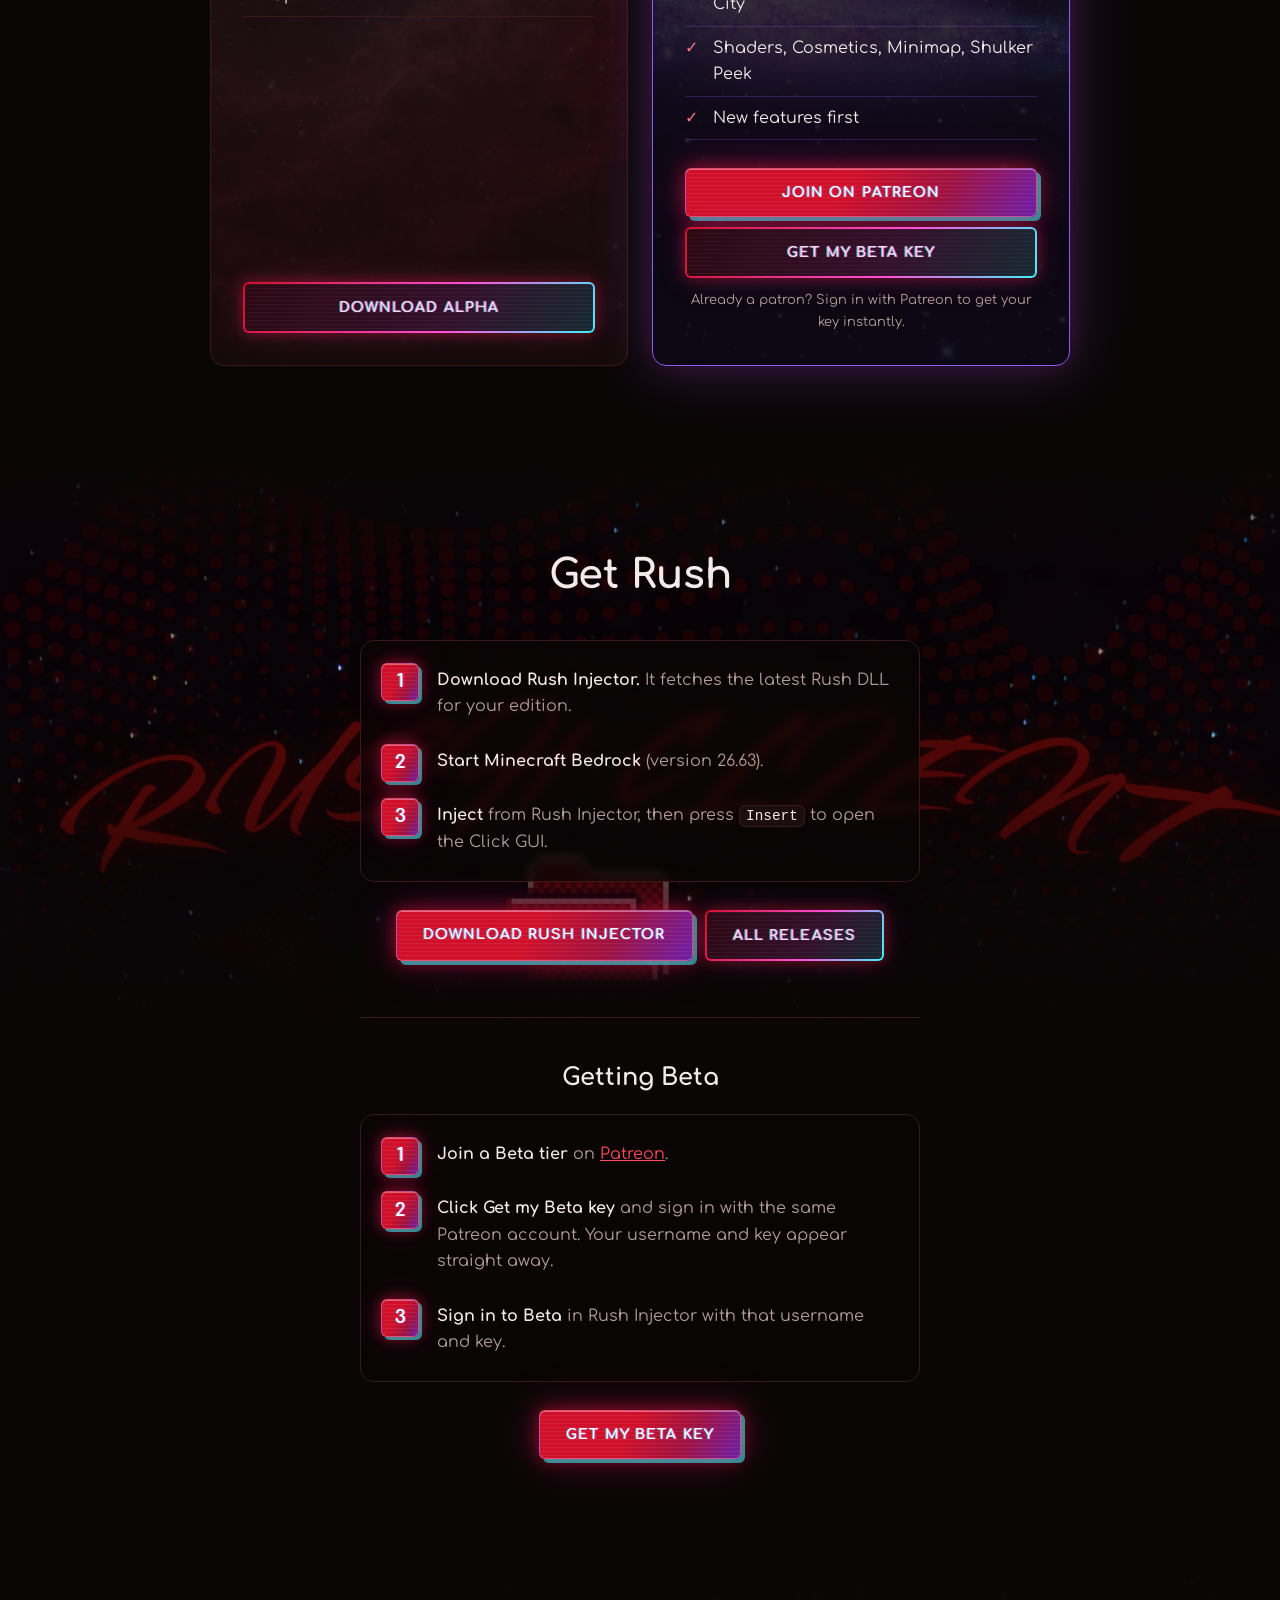
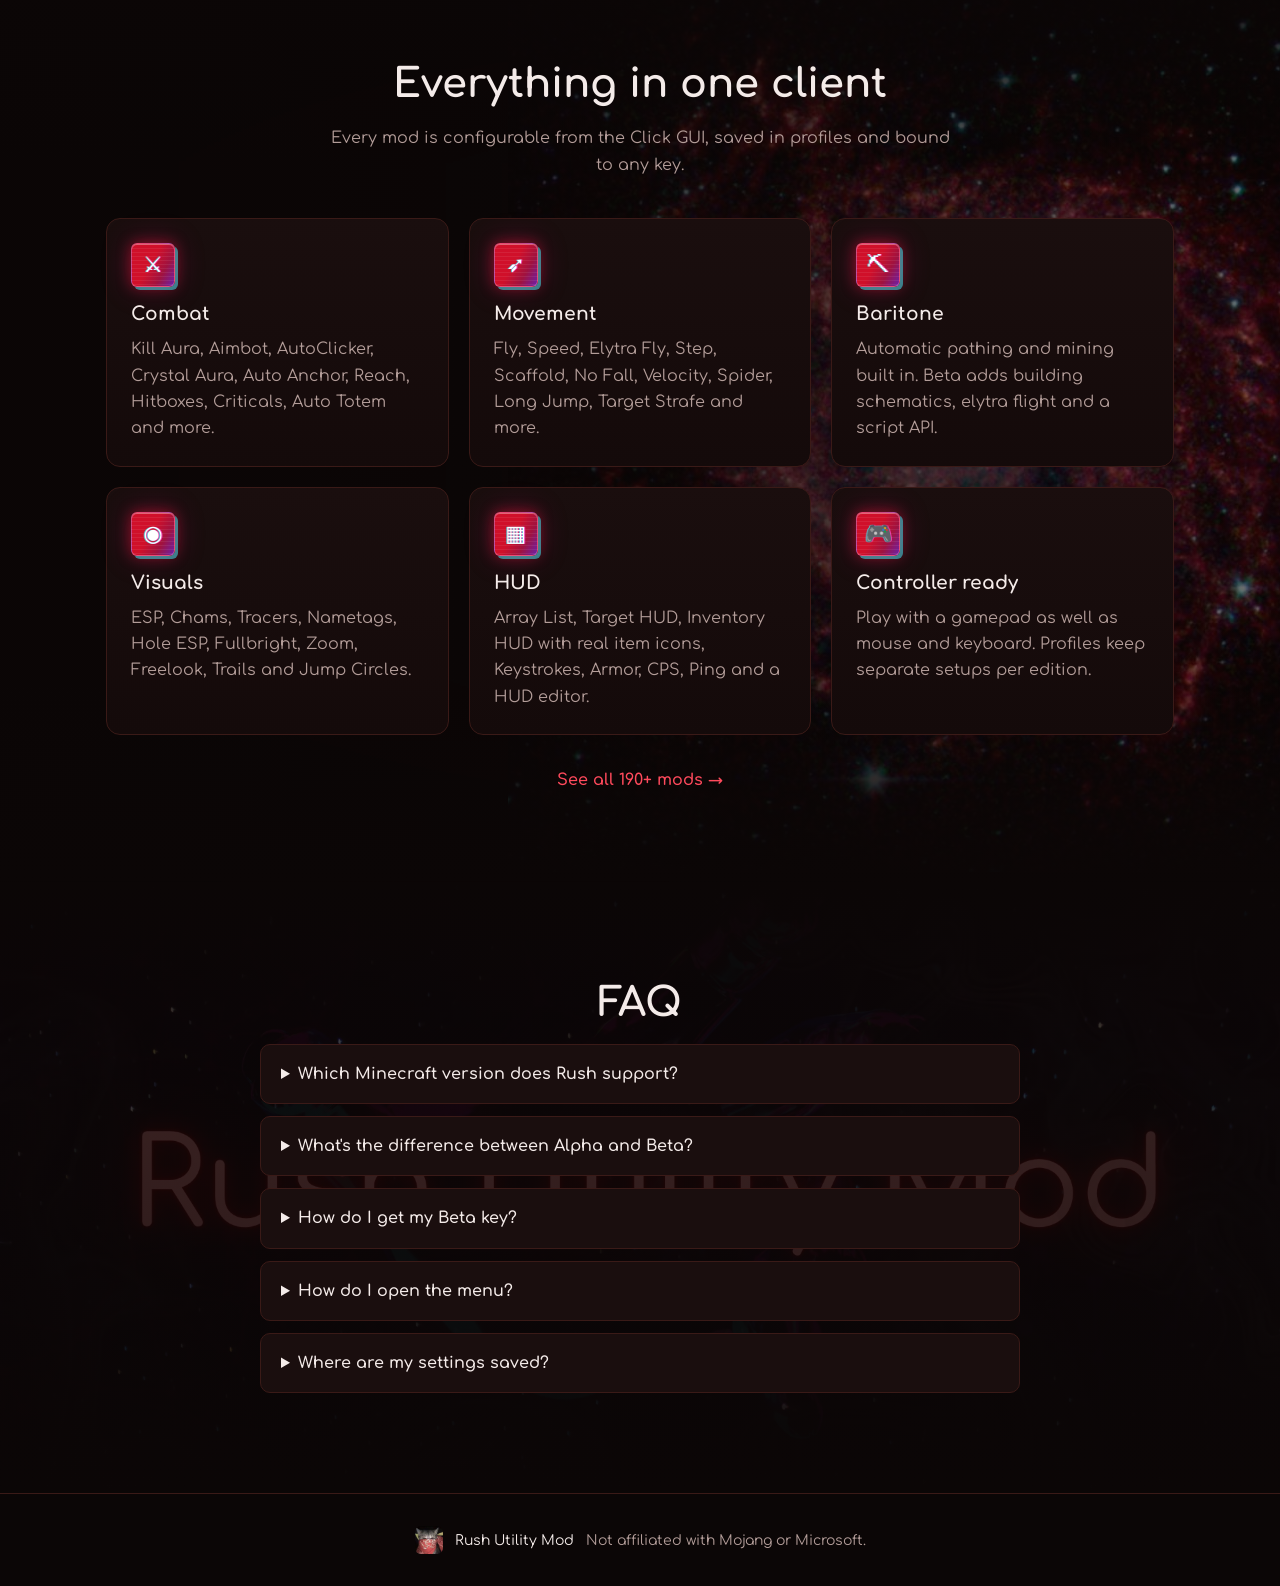
==== commit ed6add5f: "Put Pick your edition first, before Get Rush Co-Authored-By: Claude Opus 5.5 <noreply@anthropic.com>" ====
--- a/index.html
+++ b/index.html
@@ -1,5 +1,5 @@
 <!doctype html>
-<!-- Home page. Sections, top to bottom: banner, Get Rush, editions, overview, FAQ.
+<!-- Home page. Sections, top to bottom: banner, editions, Get Rush, overview, FAQ.
      The full mod list is a separate page: mods/index.html. -->
 <html lang="en">
 <head>
@@ -48,32 +48,7 @@
       </div>
     </section>
 
-    <!-- Get Rush: download + how to get Beta -->
-    <section id="download" class="section download section-art art-client">
-      <h2>Get Rush</h2>
-      <ol class="steps">
-        <li><strong>Download Rush Injector.</strong> It fetches the latest Rush DLL for your edition.</li>
-        <li><strong>Start Minecraft Bedrock</strong> (version 26.63).</li>
-        <li><strong>Inject</strong> from Rush Injector, then press <kbd>Insert</kbd> to open the Click GUI.</li>
-      </ol>
-      <div class="cta">
-        <a class="btn" href="https://github.com/Juice-loot-is-pog/Rush-Injector/releases/latest/download/Rush-Injector.exe">Download Rush Injector</a>
-        <a class="btn btn-ghost" href="https://github.com/Juice-loot-is-pog/Rush-Injector/releases" target="_blank" rel="noopener">All releases</a>
-      </div>
-      <div class="beta-key">
-        <h3>Getting Beta</h3>
-        <ol class="steps">
-          <li><strong>Join a Beta tier</strong> on <a href="https://www.patreon.com/cw/RushUtilityMod" target="_blank" rel="noopener">Patreon</a>.</li>
-          <li><strong>Click Get my Beta key</strong> and sign in with the same Patreon account. Your username and key appear straight away.</li>
-          <li><strong>Sign in to Beta</strong> in Rush Injector with that username and key.</li>
-        </ol>
-        <div class="cta">
-          <a class="btn" href="https://rush-download-service.juiceloot-github.workers.dev/patreon/login">Get my Beta key</a>
-        </div>
-      </div>
-    </section>
-
-    <!-- Editions: Alpha vs Beta -->
+    <!-- Editions: Alpha vs Beta (first, since its buttons lead on to Get Rush) -->
     <section id="editions" class="section">
       <h2>Pick your edition</h2>
       <p class="lead">Beta includes every Alpha mod and gets new features first.</p>
@@ -108,6 +83,31 @@
           </div>
           <p class="edition-note">Already a patron? Sign in with Patreon to get your key instantly.</p>
         </article>
+      </div>
+    </section>
+
+    <!-- Get Rush: download + how to get Beta -->
+    <section id="download" class="section download section-art art-client">
+      <h2>Get Rush</h2>
+      <ol class="steps">
+        <li><strong>Download Rush Injector.</strong> It fetches the latest Rush DLL for your edition.</li>
+        <li><strong>Start Minecraft Bedrock</strong> (version 26.63).</li>
+        <li><strong>Inject</strong> from Rush Injector, then press <kbd>Insert</kbd> to open the Click GUI.</li>
+      </ol>
+      <div class="cta">
+        <a class="btn" href="https://github.com/Juice-loot-is-pog/Rush-Injector/releases/latest/download/Rush-Injector.exe">Download Rush Injector</a>
+        <a class="btn btn-ghost" href="https://github.com/Juice-loot-is-pog/Rush-Injector/releases" target="_blank" rel="noopener">All releases</a>
+      </div>
+      <div class="beta-key">
+        <h3>Getting Beta</h3>
+        <ol class="steps">
+          <li><strong>Join a Beta tier</strong> on <a href="https://www.patreon.com/cw/RushUtilityMod" target="_blank" rel="noopener">Patreon</a>.</li>
+          <li><strong>Click Get my Beta key</strong> and sign in with the same Patreon account. Your username and key appear straight away.</li>
+          <li><strong>Sign in to Beta</strong> in Rush Injector with that username and key.</li>
+        </ol>
+        <div class="cta">
+          <a class="btn" href="https://rush-download-service.juiceloot-github.workers.dev/patreon/login">Get my Beta key</a>
+        </div>
       </div>
     </section>
 
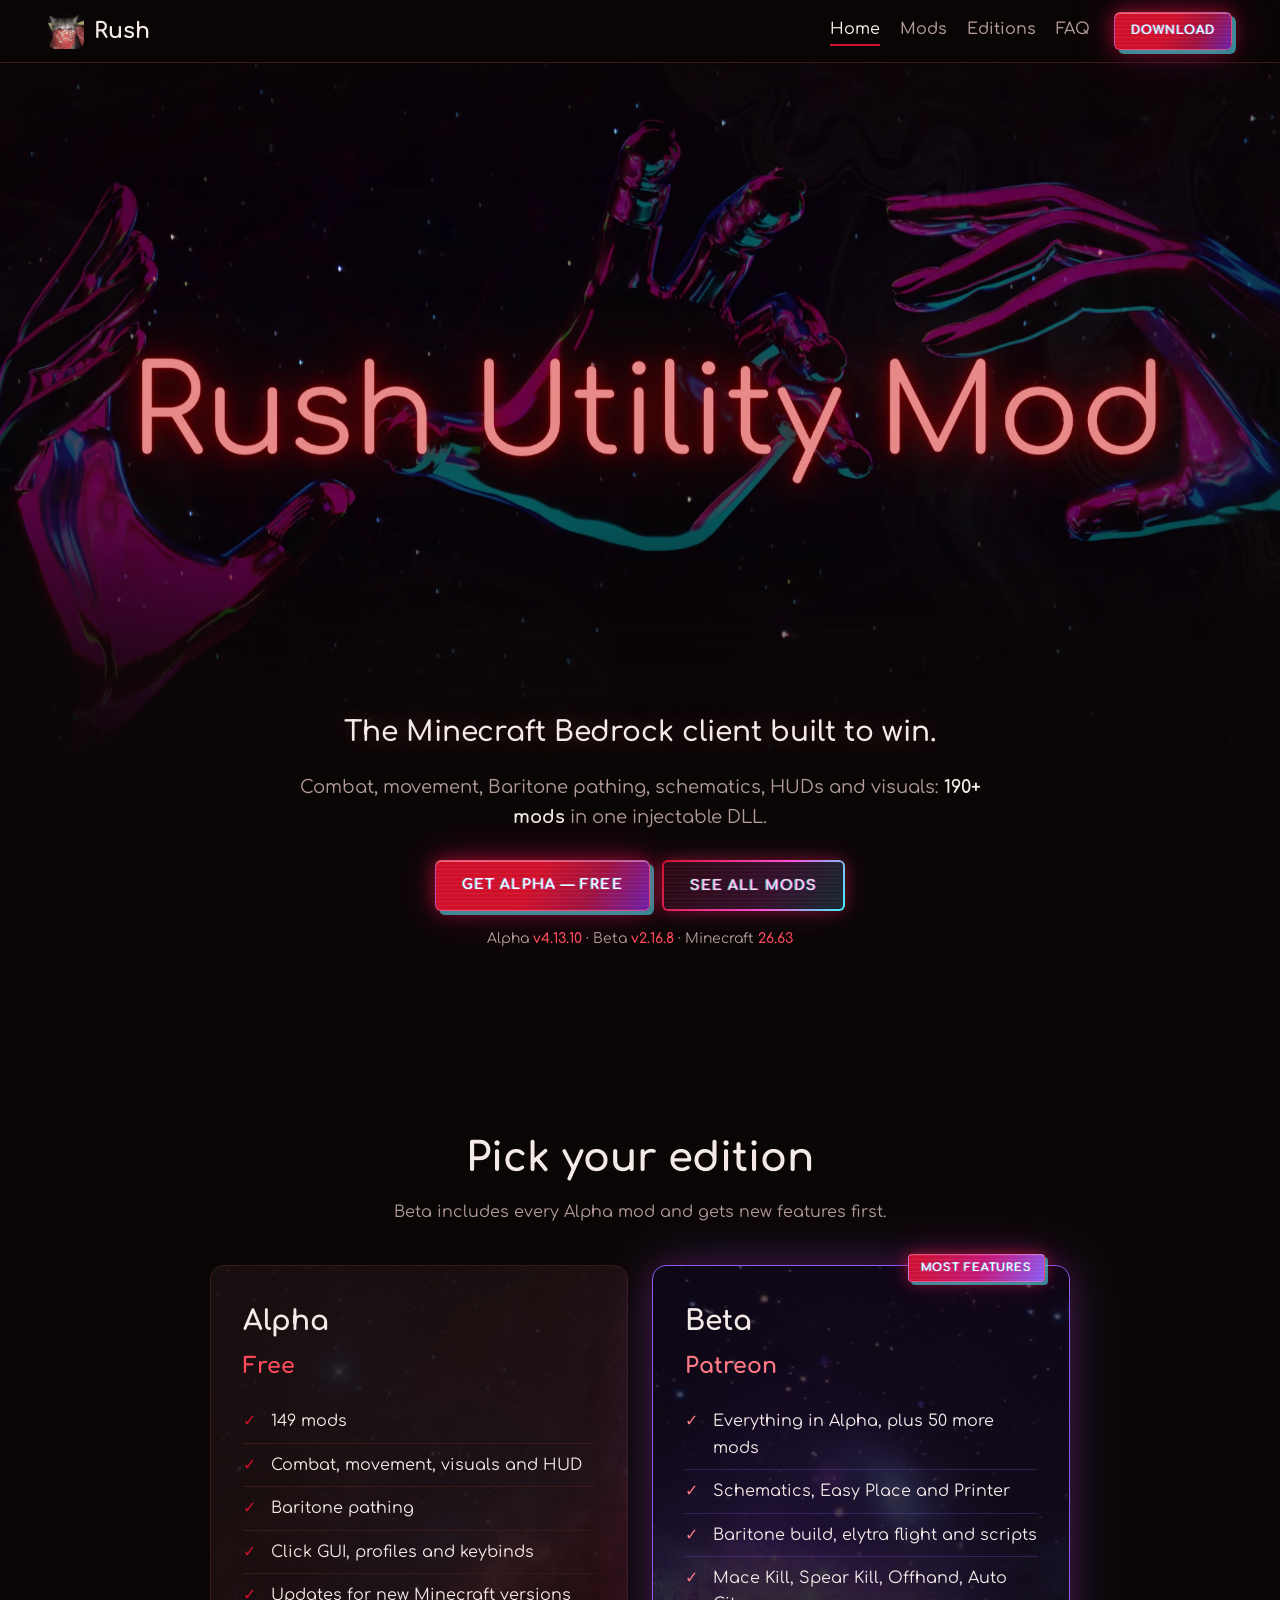
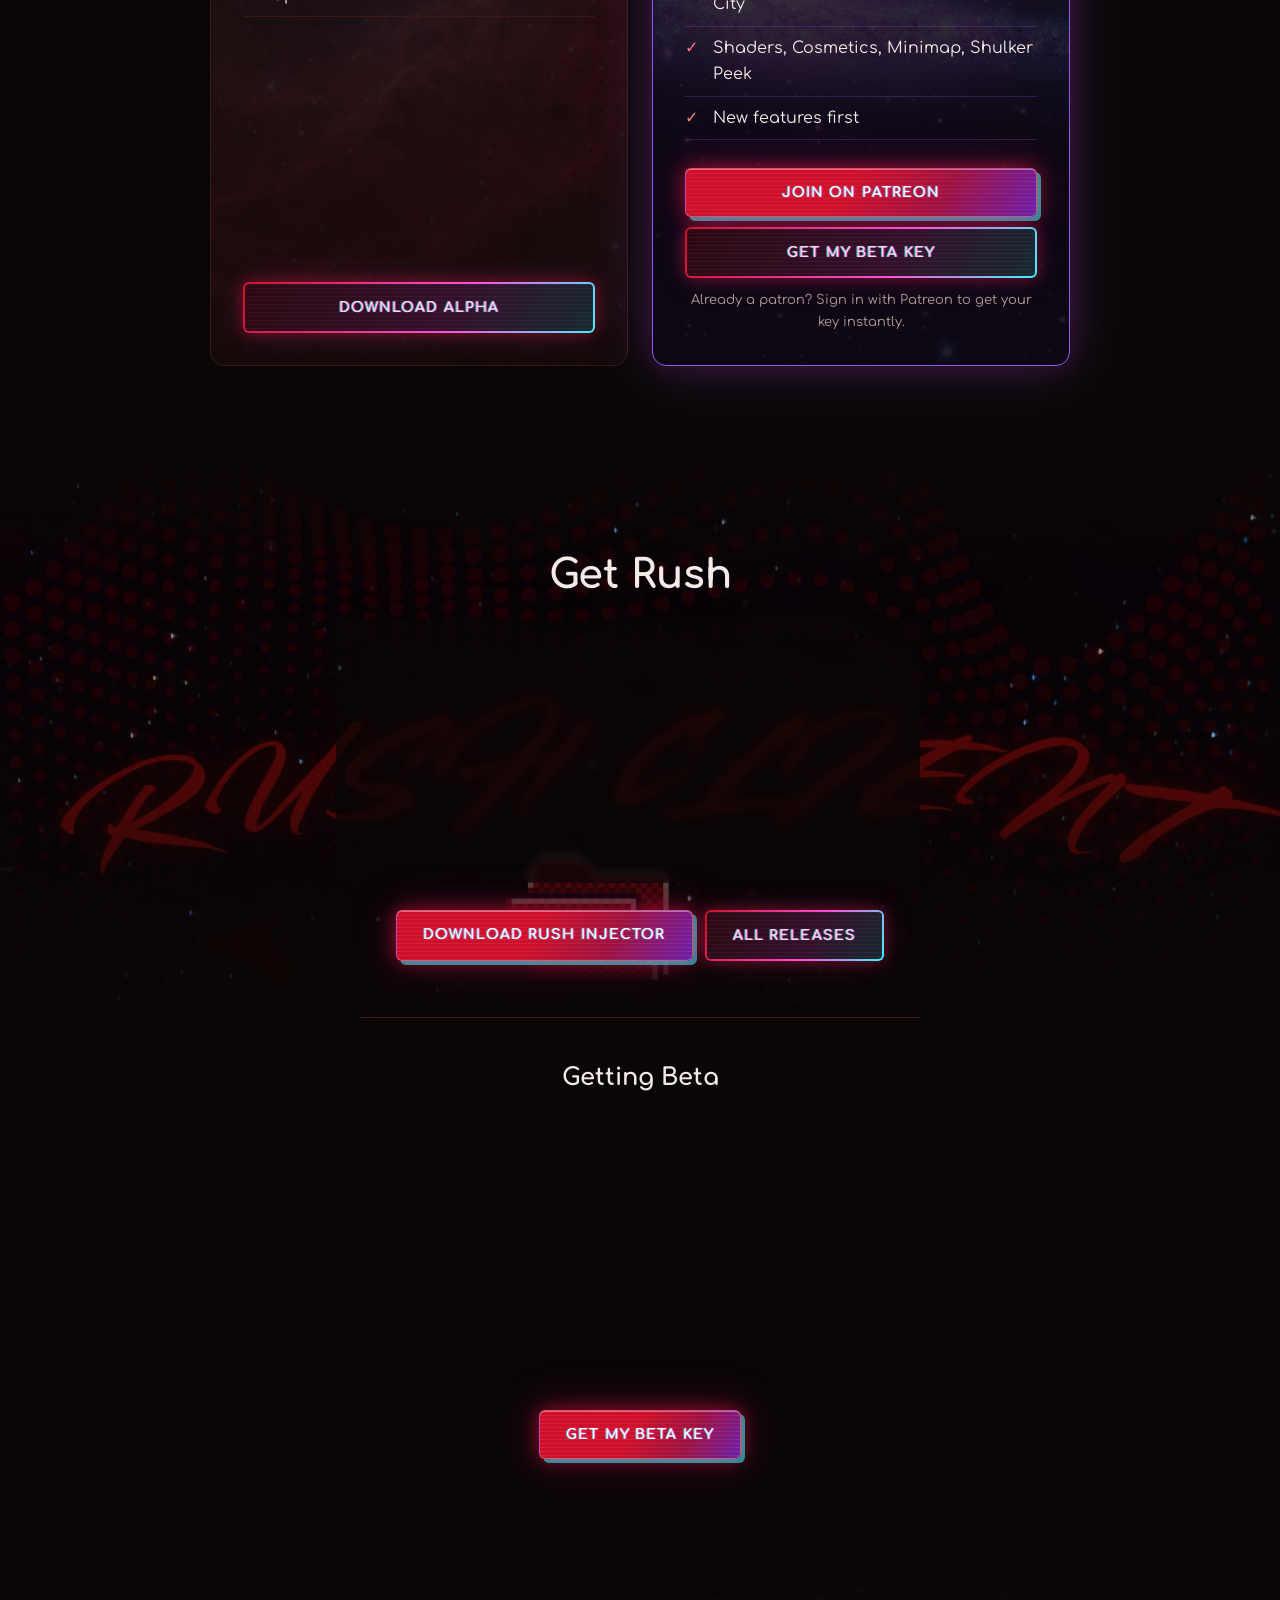
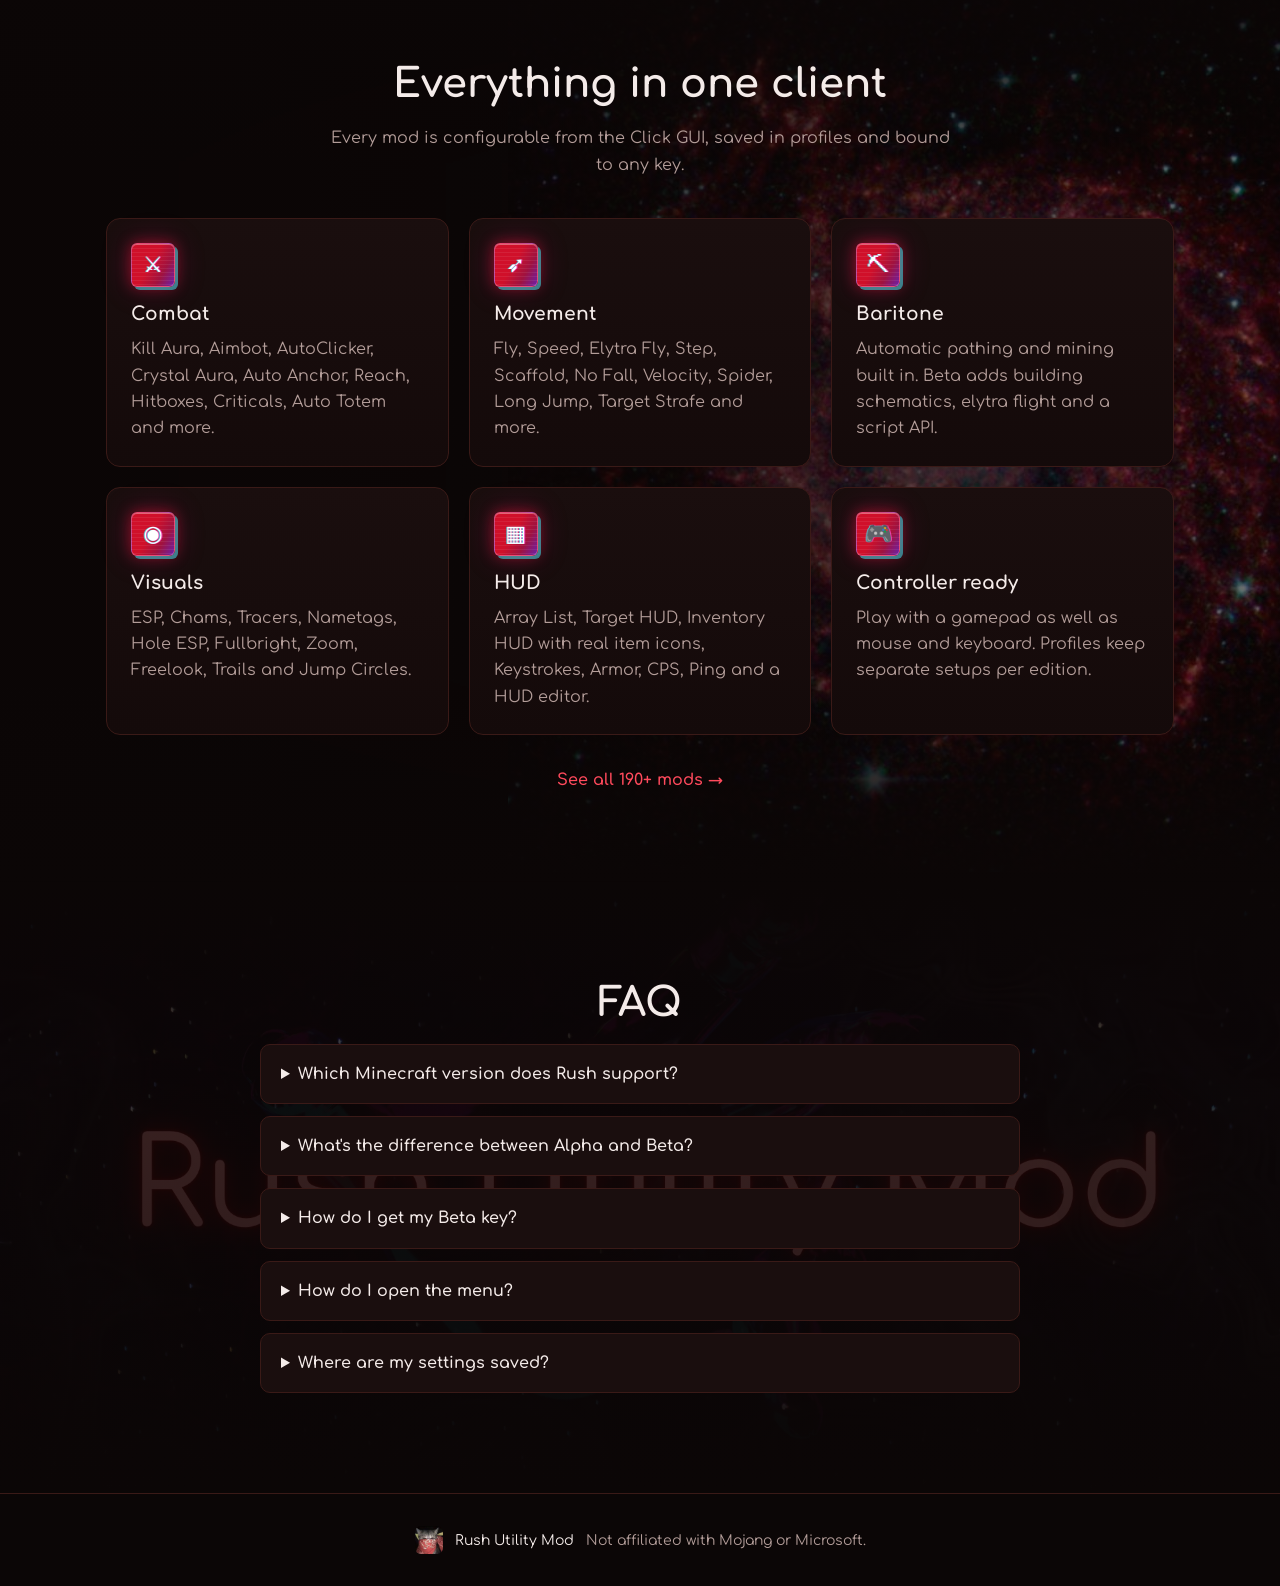
==== commit df8e7d1e: "Add Air Place to the mod list Co-Authored-By: Claude Opus 5.5 <noreply@anthropic.com>" ====
--- a/index.html
+++ b/index.html
@@ -11,7 +11,7 @@
   <link rel="preconnect" href="https://fonts.googleapis.com">
   <link rel="preconnect" href="https://fonts.gstatic.com" crossorigin>
   <link href="https://fonts.googleapis.com/css2?family=Comfortaa:wght@300..700&display=swap" rel="stylesheet">
-  <link rel="stylesheet" href="css/styles.css?v=7">
+  <link rel="stylesheet" href="css/styles.css?v=8">
   <script>document.documentElement.classList.add('js');</script>
 </head>
 <body>
@@ -182,7 +182,7 @@
     <span class="muted">Not affiliated with Mojang or Microsoft.</span>
   </footer>
 
-  <script src="js/modules.js?v=7"></script>
-  <script src="js/site.js?v=7"></script>
+  <script src="js/modules.js?v=8"></script>
+  <script src="js/site.js?v=8"></script>
 </body>
 </html>
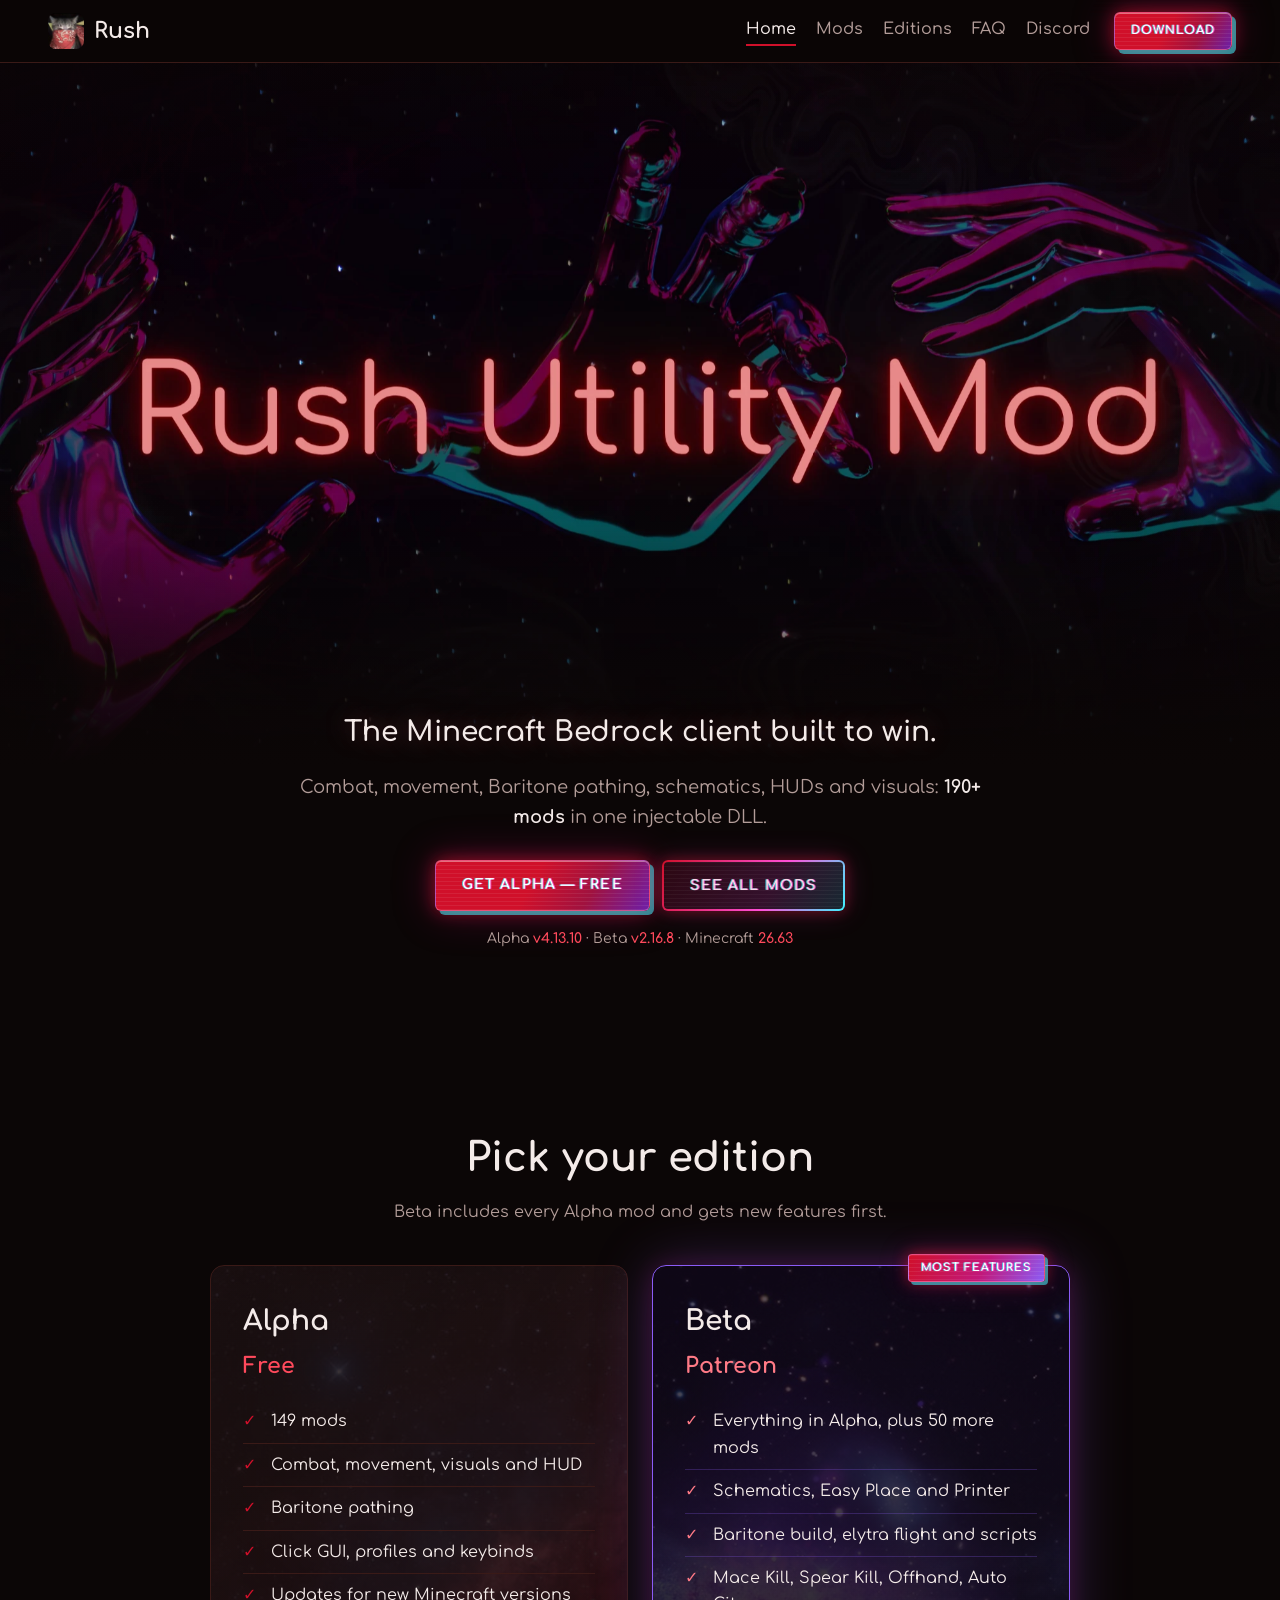
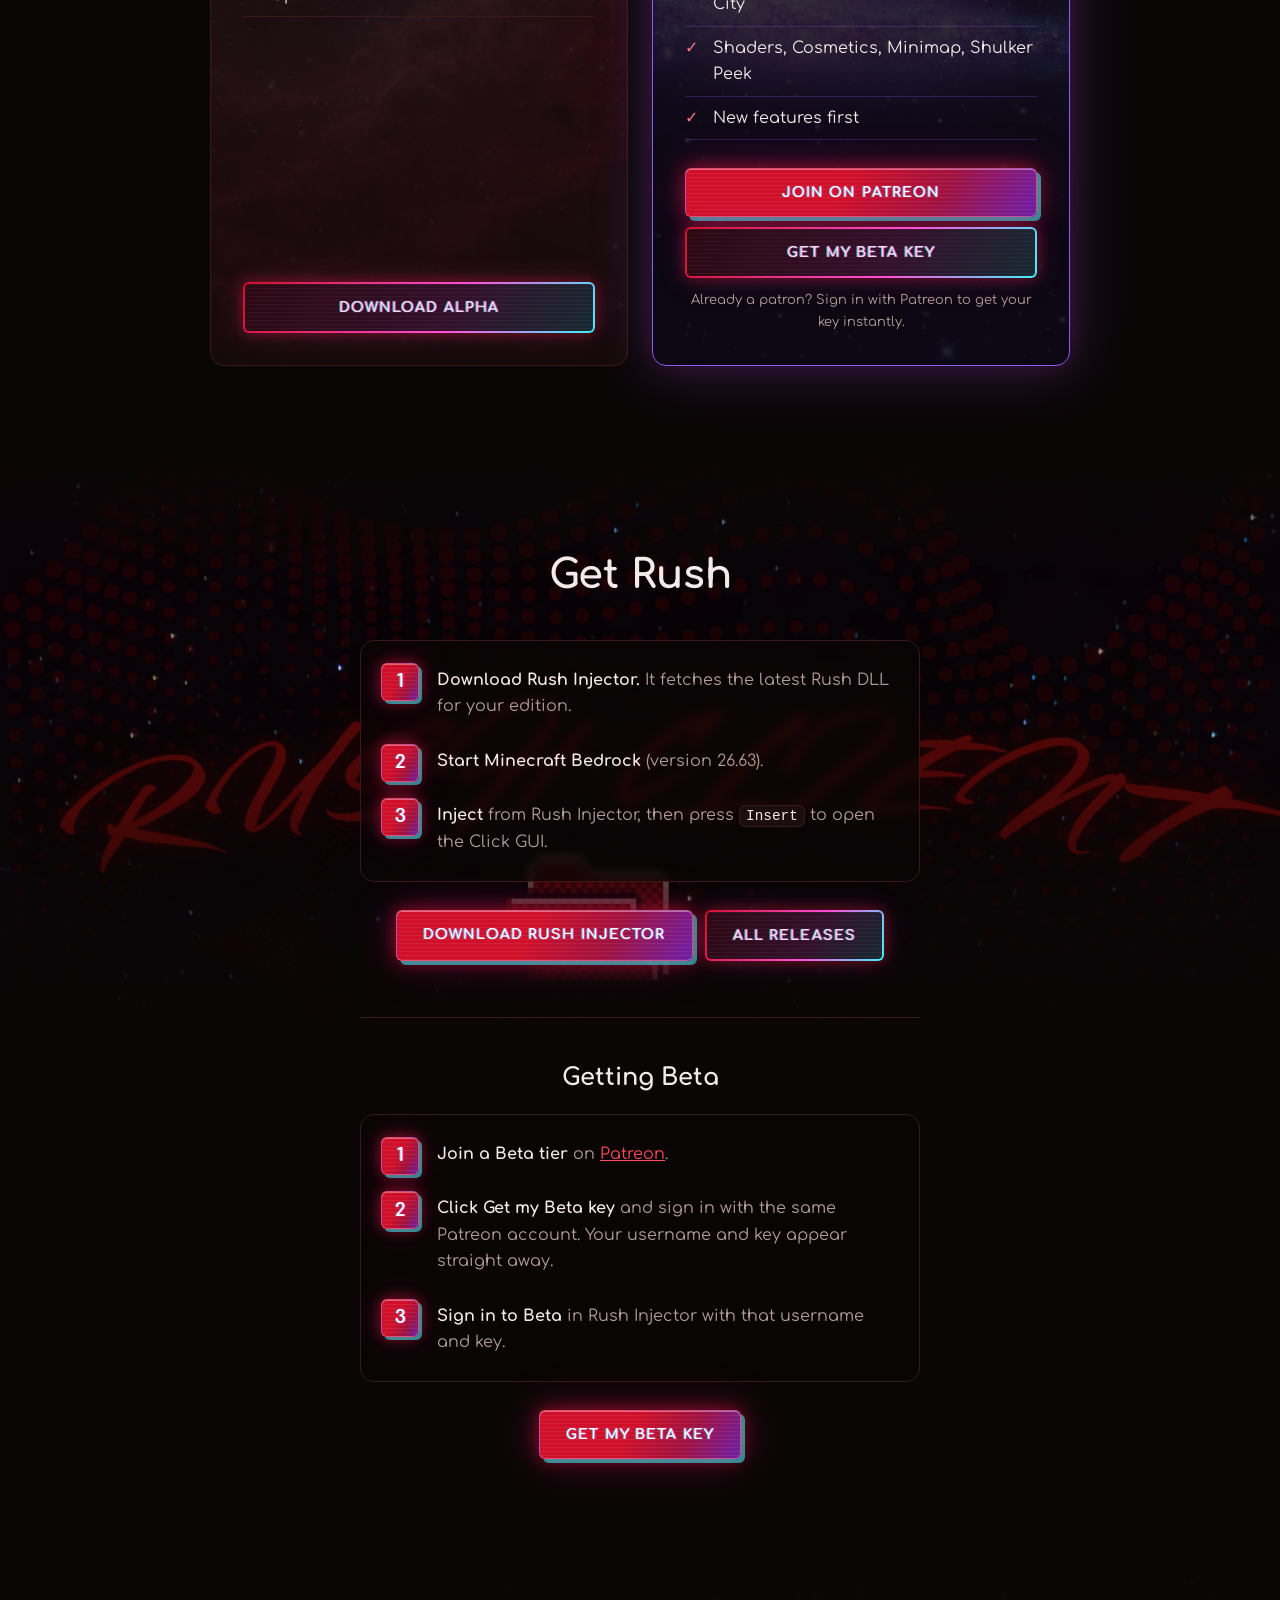
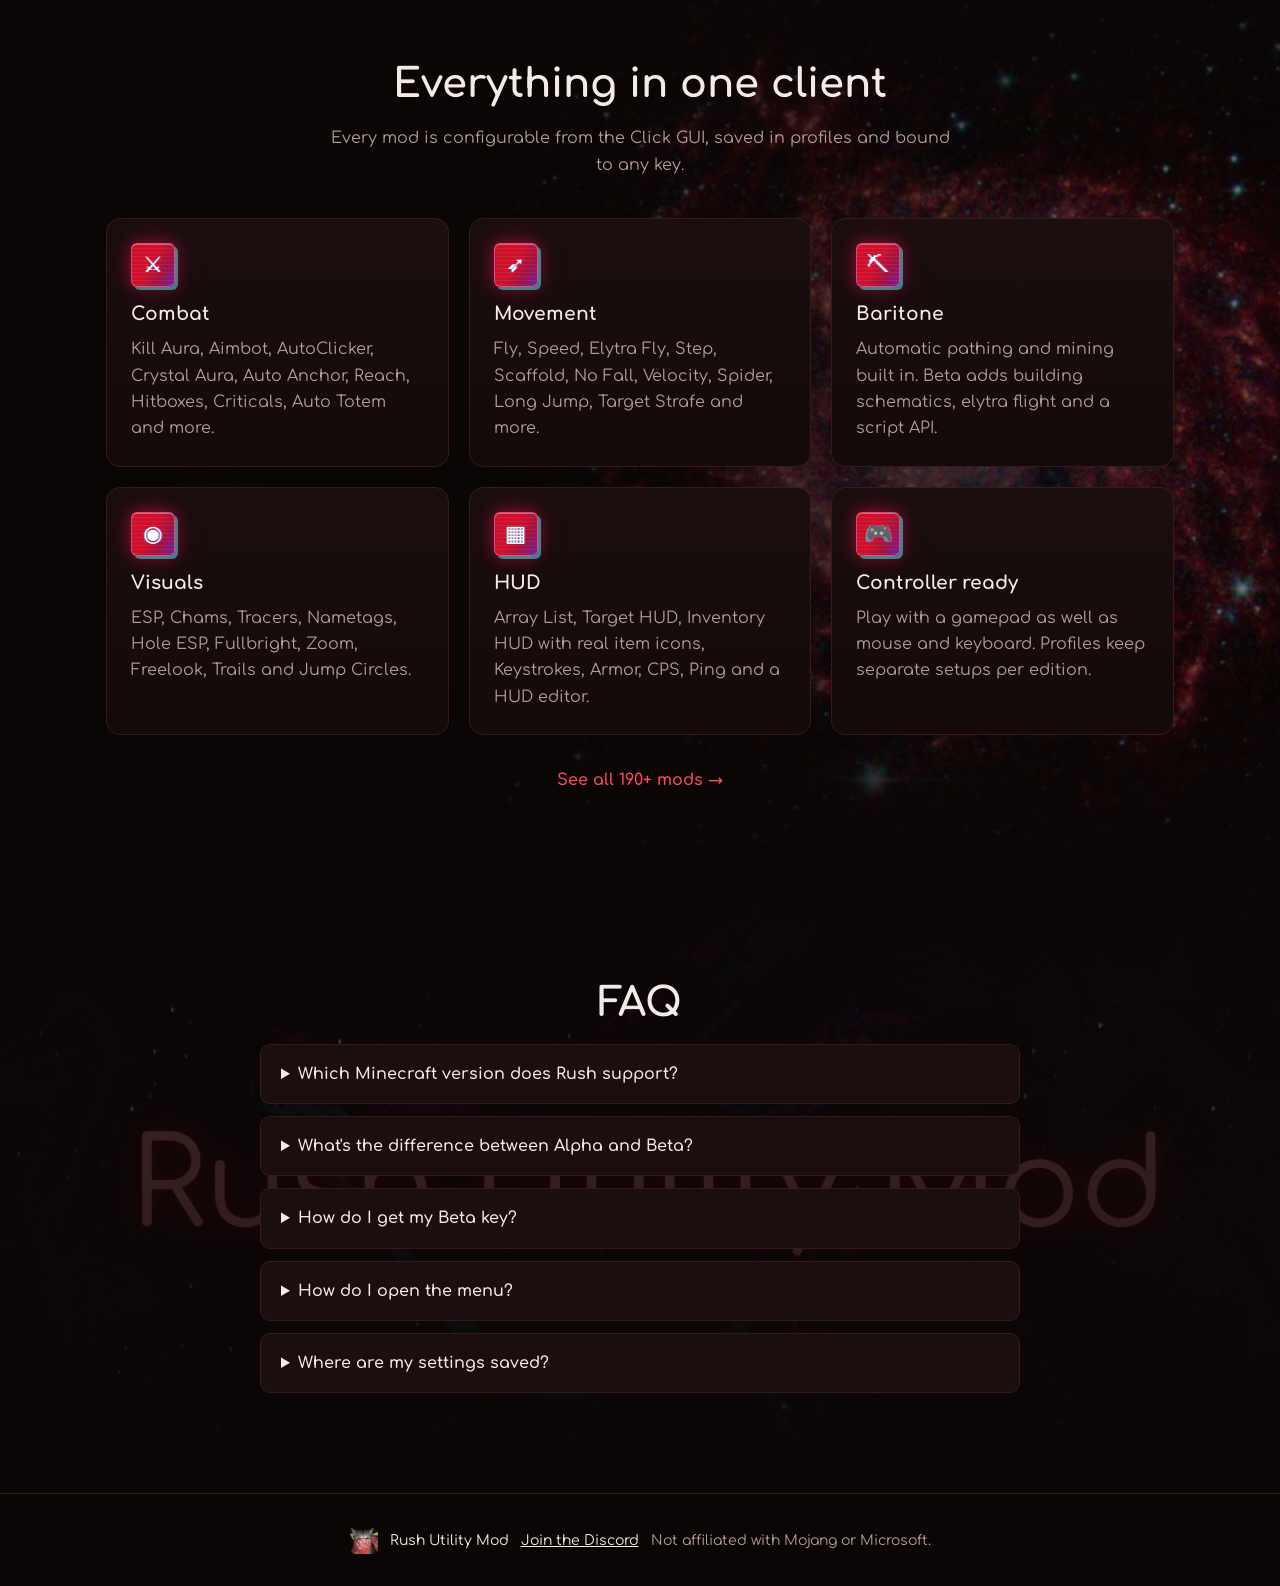
==== commit 15695675: "Add Discord link to the nav and footer Co-Authored-By: Claude Opus 5.5 <noreply@anthropic.com>" ====
--- a/index.html
+++ b/index.html
@@ -11,7 +11,7 @@
   <link rel="preconnect" href="https://fonts.googleapis.com">
   <link rel="preconnect" href="https://fonts.gstatic.com" crossorigin>
   <link href="https://fonts.googleapis.com/css2?family=Comfortaa:wght@300..700&display=swap" rel="stylesheet">
-  <link rel="stylesheet" href="css/styles.css?v=8">
+  <link rel="stylesheet" href="css/styles.css?v=9">
   <script>document.documentElement.classList.add('js');</script>
 </head>
 <body>
@@ -26,6 +26,7 @@
       <a href="mods/">Mods</a>
       <a href="#editions">Editions</a>
       <a href="#faq">FAQ</a>
+      <a href="https://discord.gg/GtKF8NUdhr" target="_blank" rel="noopener">Discord</a>
     </nav>
     <a class="btn btn-small" href="https://github.com/Juice-loot-is-pog/Rush-Injector/releases/latest/download/Rush-Injector.exe">Download</a>
   </header>
@@ -179,10 +180,11 @@
   <footer class="footer">
     <img src="assets/images/rush-logo.jpg" alt="" width="28" height="28">
     <span>Rush Utility Mod</span>
+    <a href="https://discord.gg/GtKF8NUdhr" target="_blank" rel="noopener">Join the Discord</a>
     <span class="muted">Not affiliated with Mojang or Microsoft.</span>
   </footer>
 
-  <script src="js/modules.js?v=8"></script>
-  <script src="js/site.js?v=8"></script>
+  <script src="js/modules.js?v=9"></script>
+  <script src="js/site.js?v=9"></script>
 </body>
 </html>
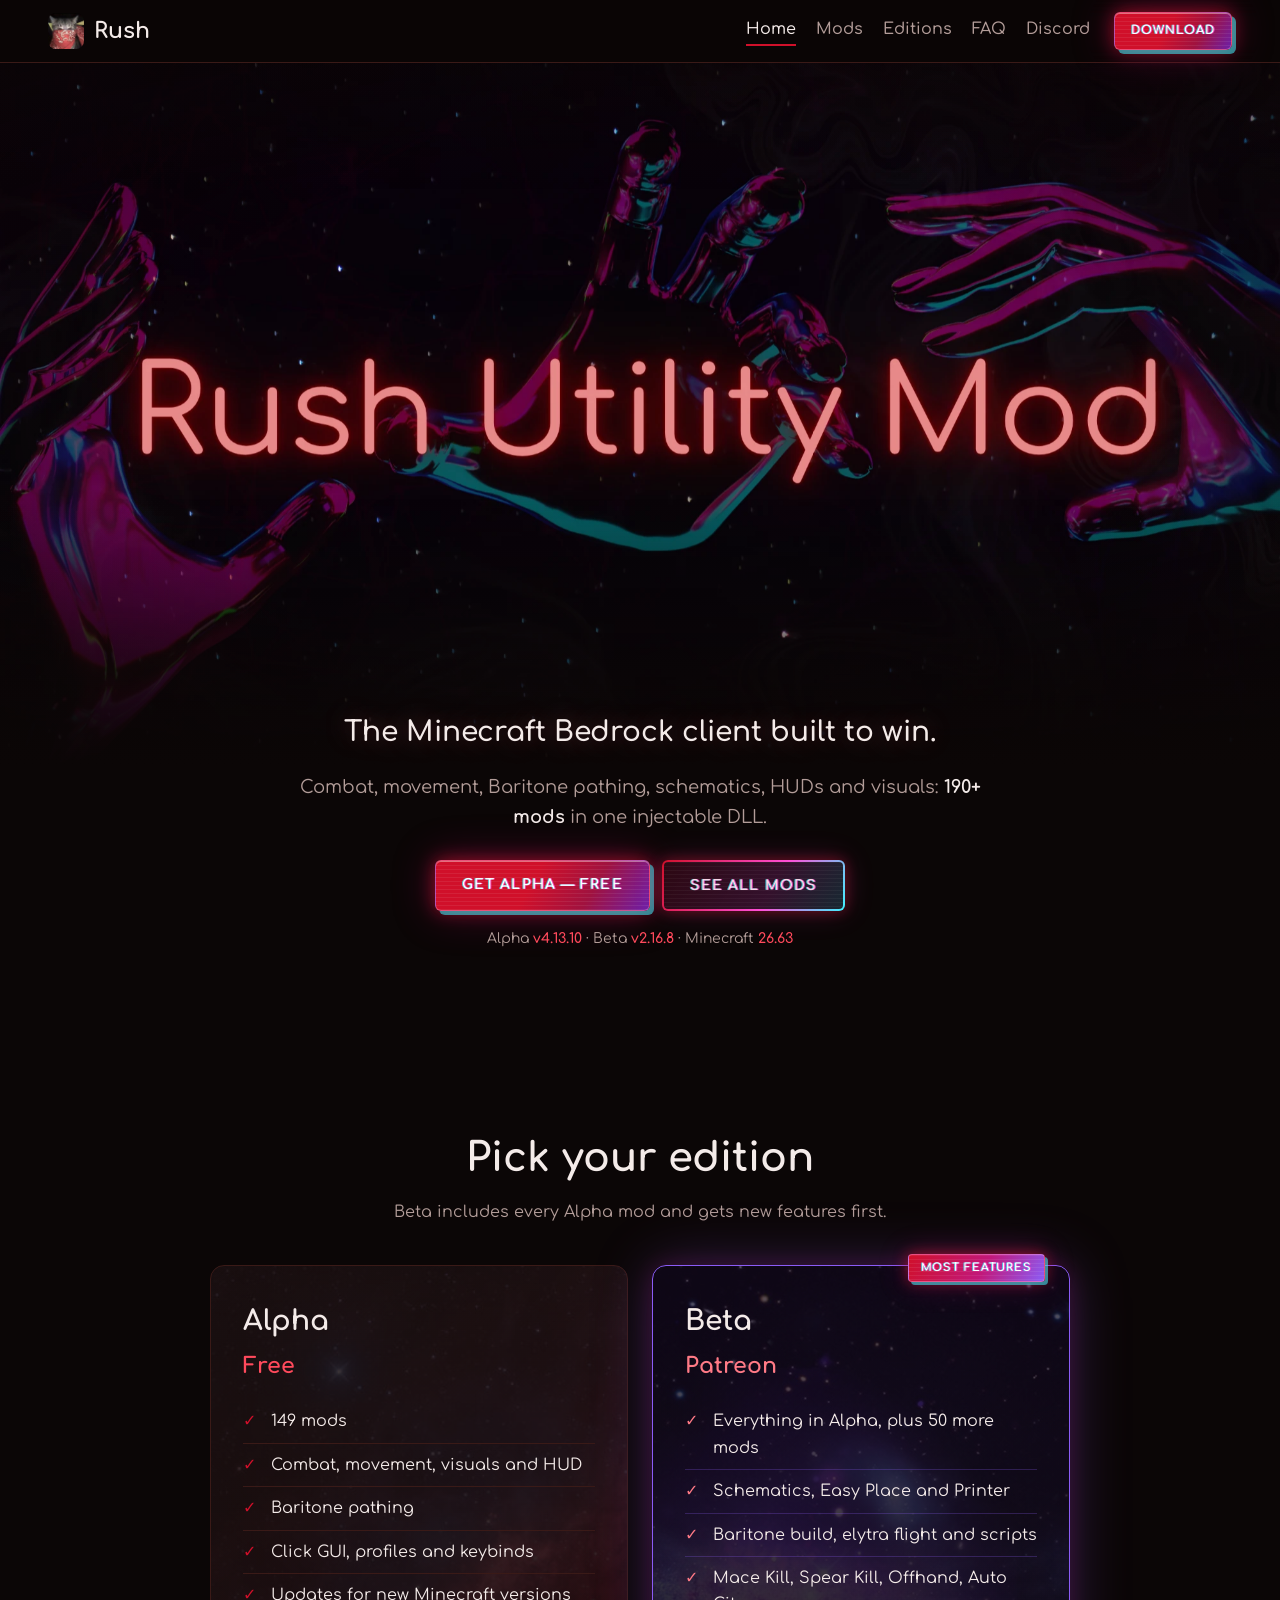
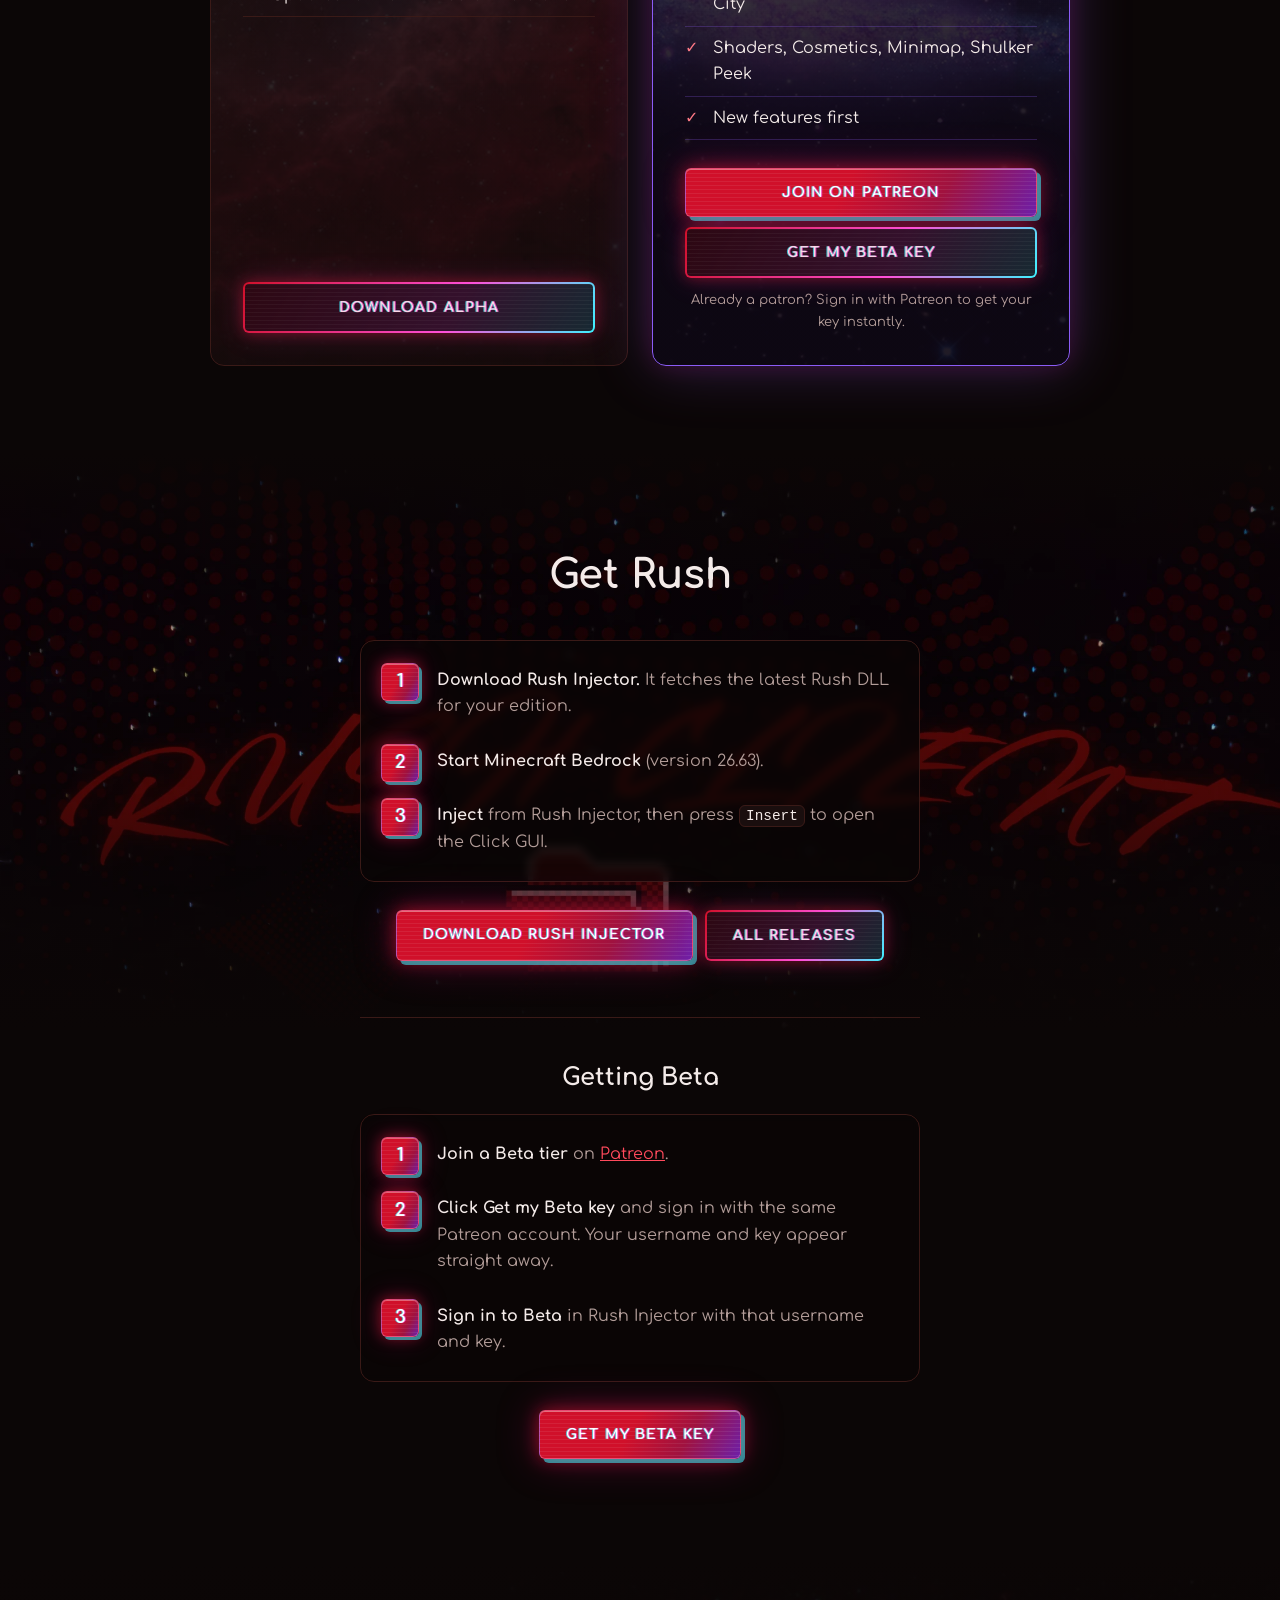
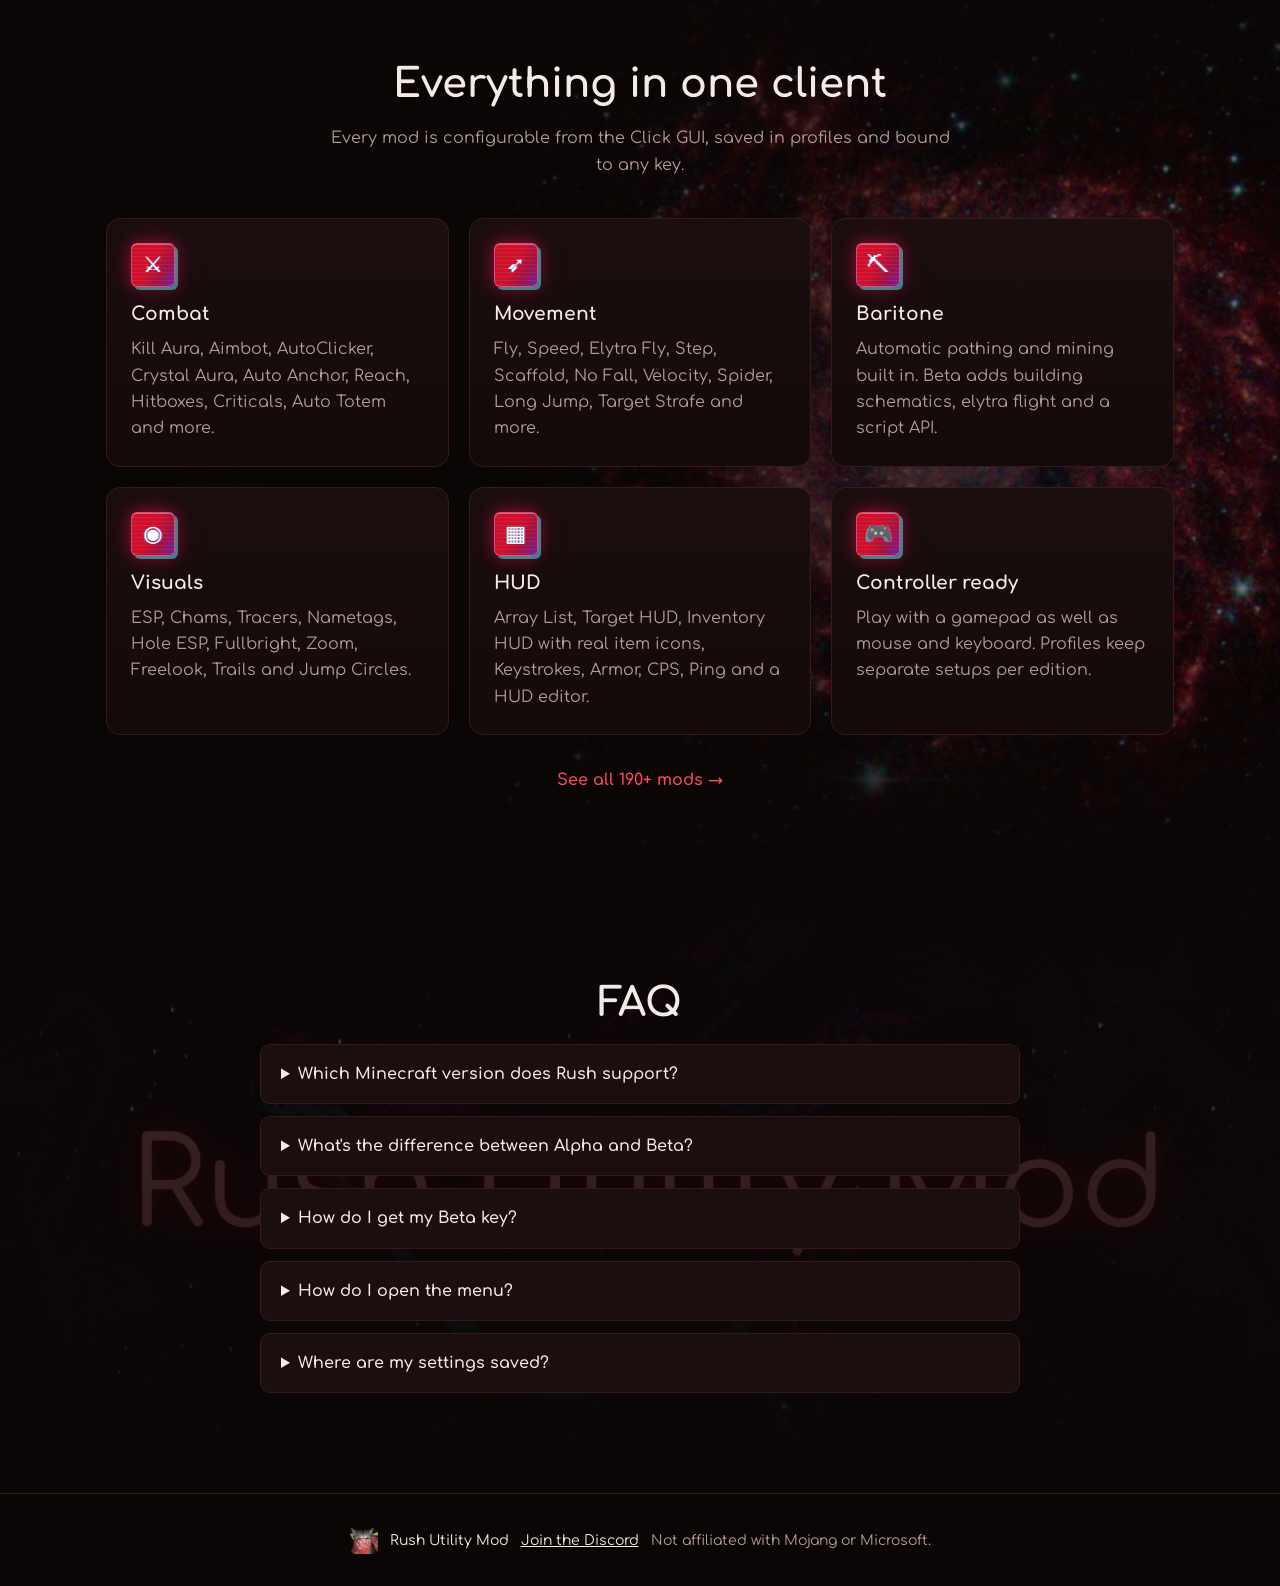
==== commit 587fdb10: "Lift the Rush Client banner so its lettering isn't cut off Co-Authored-By: Claude Opus 5.5 <noreply@" ====
--- a/index.html
+++ b/index.html
@@ -11,7 +11,7 @@
   <link rel="preconnect" href="https://fonts.googleapis.com">
   <link rel="preconnect" href="https://fonts.gstatic.com" crossorigin>
   <link href="https://fonts.googleapis.com/css2?family=Comfortaa:wght@300..700&display=swap" rel="stylesheet">
-  <link rel="stylesheet" href="css/styles.css?v=9">
+  <link rel="stylesheet" href="css/styles.css?v=10">
   <script>document.documentElement.classList.add('js');</script>
 </head>
 <body>
@@ -184,7 +184,7 @@
     <span class="muted">Not affiliated with Mojang or Microsoft.</span>
   </footer>
 
-  <script src="js/modules.js?v=9"></script>
-  <script src="js/site.js?v=9"></script>
+  <script src="js/modules.js?v=10"></script>
+  <script src="js/site.js?v=10"></script>
 </body>
 </html>
--- a/css/styles.css
+++ b/css/styles.css
@@ -186,7 +186,10 @@
     linear-gradient(180deg, var(--bg) 0%, rgba(11, 6, 6, .1) 12%, rgba(11, 6, 6, .35) 32%, var(--bg) 52%),
     url("../assets/images/banner-client.webp");
   background-size: cover, max(100%, 1200px) auto;
-  background-position: center, center top;
+  /* The "Rush Client" lettering sits ~47% down the banner (banner height = 56.25% of its width).
+     Shift the banner up so the lettering's middle lands ~330px into the section, behind the steps,
+     at any screen width, instead of being cut off by the fade at the bottom. */
+  background-position: center, center calc(330px - max(26.4vw, 317px));
 }
 /* Keep the steps readable over the brighter banner. */
 .art-client .steps {
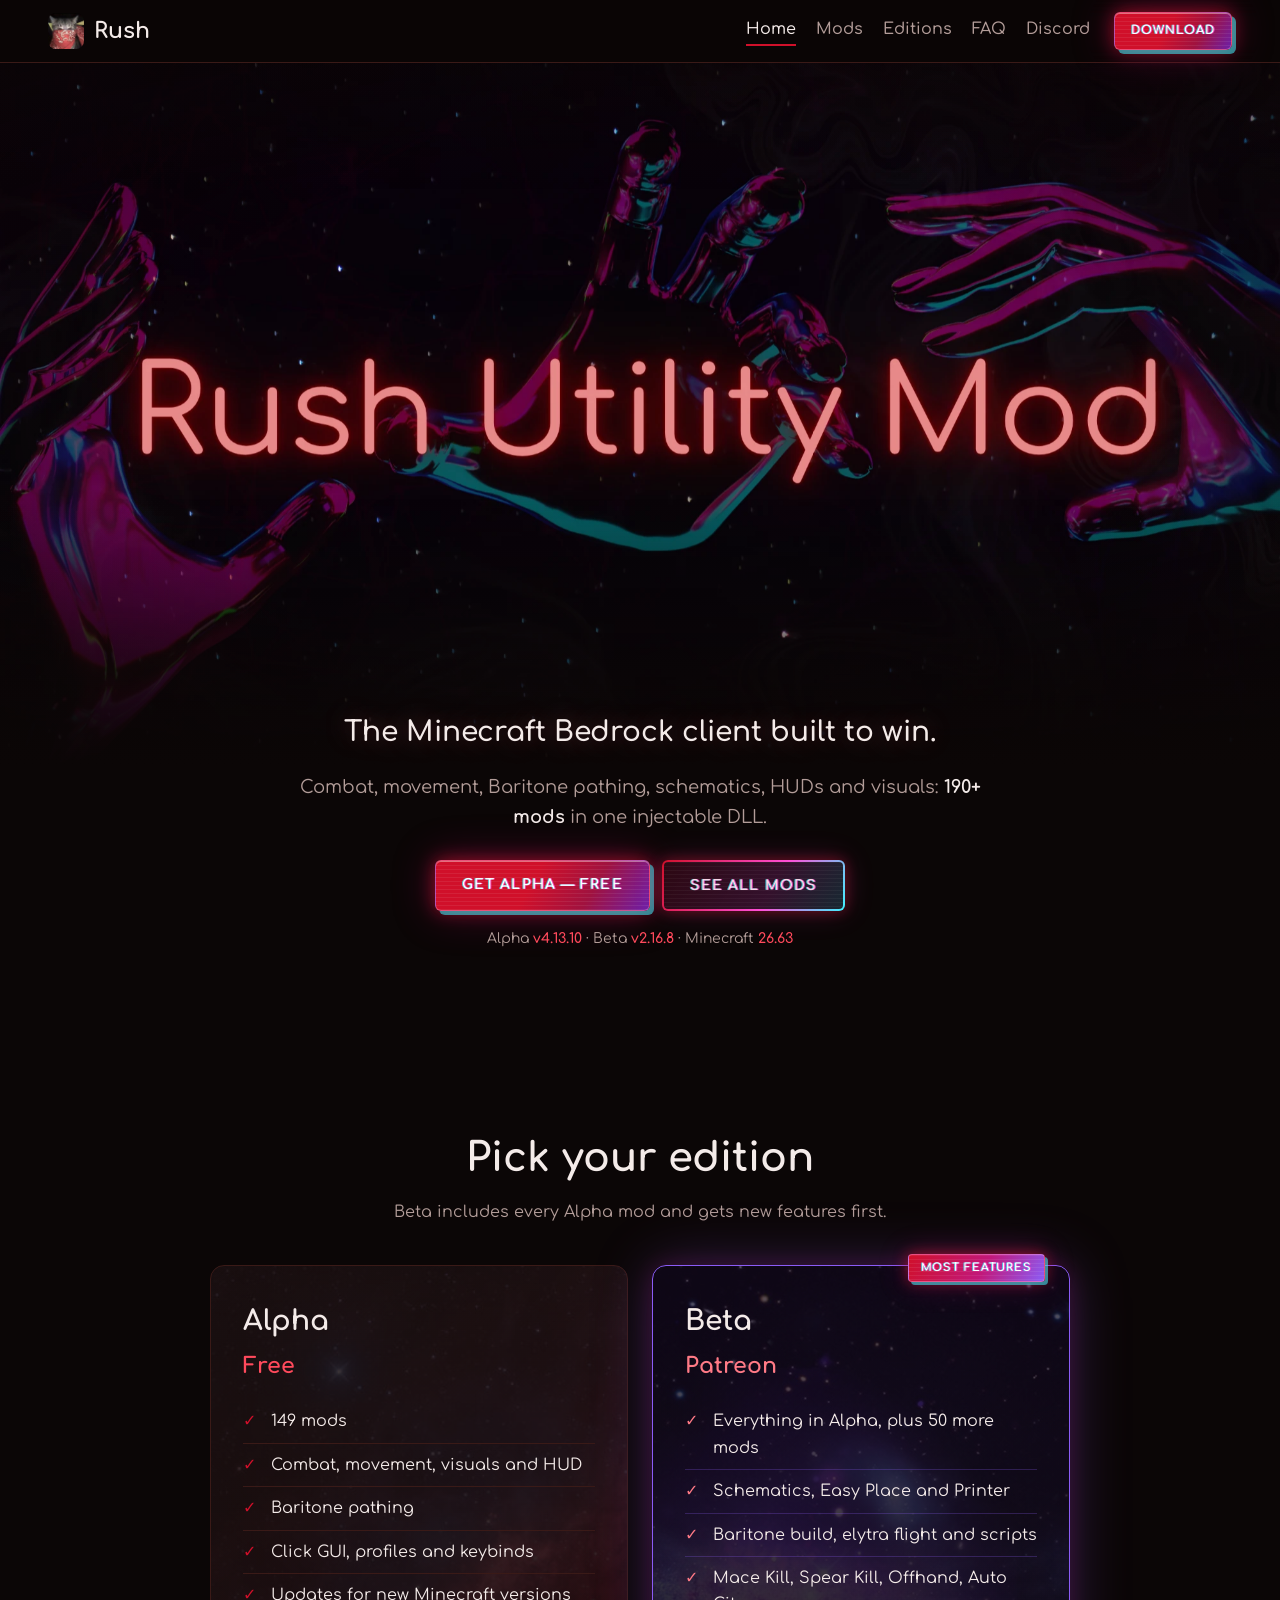
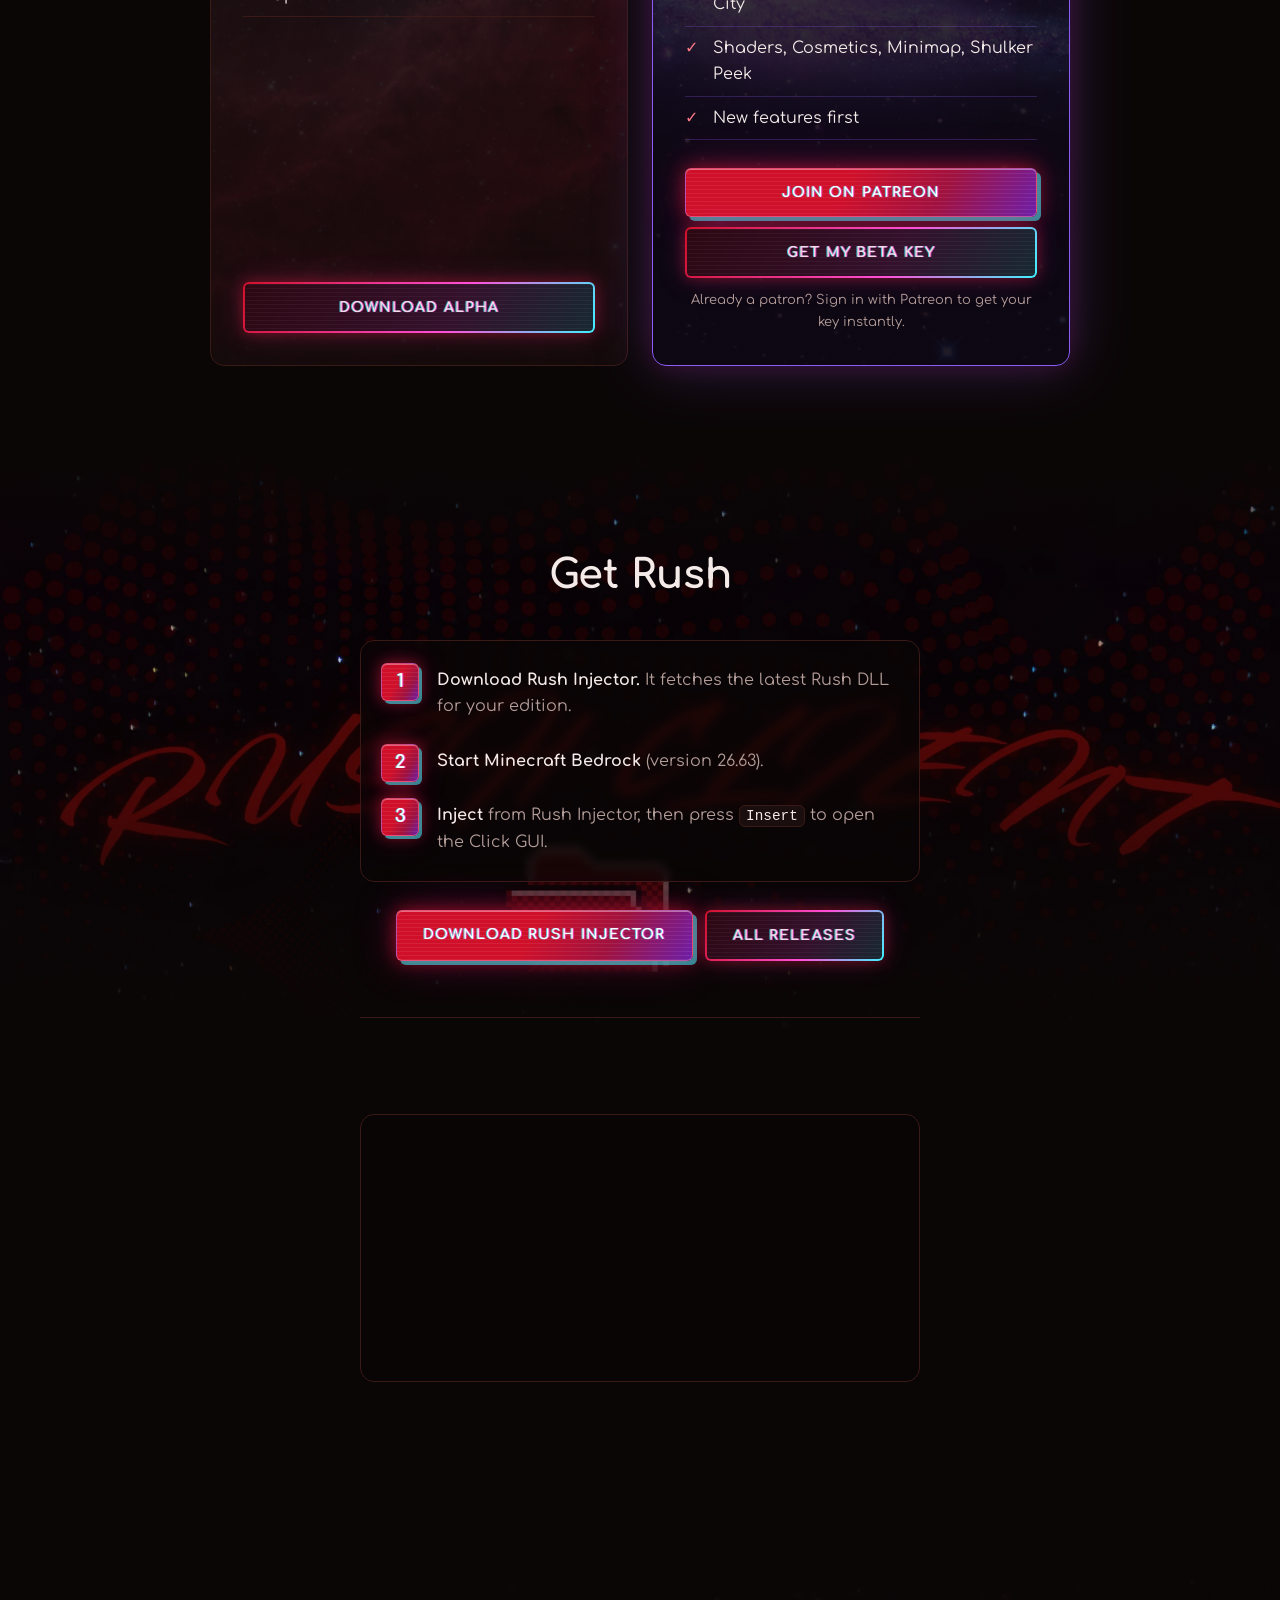
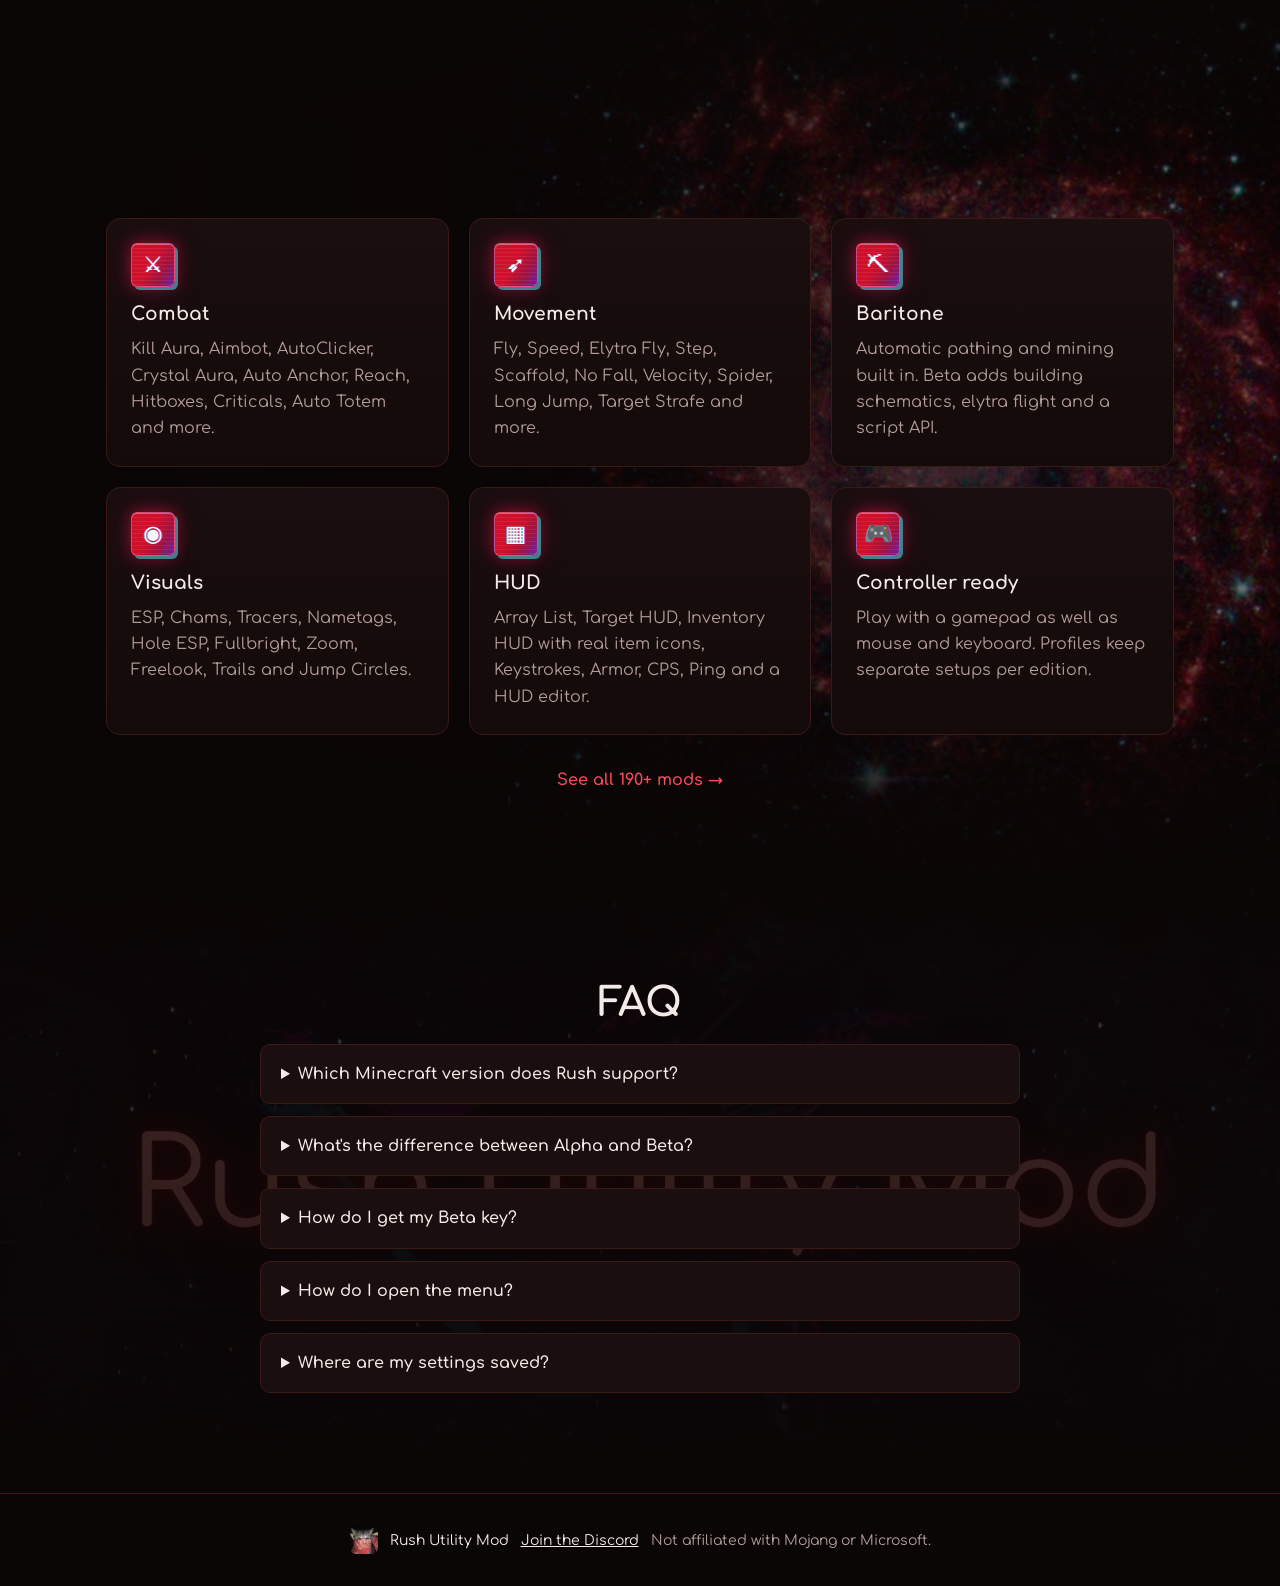
==== commit 3a831a37: "Mods page: tilted, blurred Click GUI behind the title Co-Authored-By: Claude Opus 5.5 <noreply@anthr" ====
--- a/index.html
+++ b/index.html
@@ -11,7 +11,7 @@
   <link rel="preconnect" href="https://fonts.googleapis.com">
   <link rel="preconnect" href="https://fonts.gstatic.com" crossorigin>
   <link href="https://fonts.googleapis.com/css2?family=Comfortaa:wght@300..700&display=swap" rel="stylesheet">
-  <link rel="stylesheet" href="css/styles.css?v=10">
+  <link rel="stylesheet" href="css/styles.css?v=11">
   <script>document.documentElement.classList.add('js');</script>
 </head>
 <body>
@@ -184,7 +184,7 @@
     <span class="muted">Not affiliated with Mojang or Microsoft.</span>
   </footer>
 
-  <script src="js/modules.js?v=10"></script>
-  <script src="js/site.js?v=10"></script>
+  <script src="js/modules.js?v=11"></script>
+  <script src="js/site.js?v=11"></script>
 </body>
 </html>
--- a/css/styles.css
+++ b/css/styles.css
@@ -65,6 +65,40 @@
 }
 .page-header p { color: var(--muted); margin: 0 auto; max-width: 620px; font-size: 18px; }
 .page-header p strong { color: var(--text); }
+
+/* Mods page title over the tilted, blurred Click GUI */
+.gui-hero {
+  position: relative; isolation: isolate; overflow: hidden;
+  min-height: min(620px, 78vh); display: flex; flex-direction: column; justify-content: center;
+  padding-bottom: 72px;
+}
+/* Fade the GUI into the page at the top and bottom, and darken the middle behind the text. */
+.gui-hero::after {
+  content: ""; position: absolute; inset: 0; z-index: -1; pointer-events: none;
+  background:
+    radial-gradient(ellipse 60% 45% at 50% 50%, rgba(11, 6, 6, .7), transparent 75%),
+    linear-gradient(180deg, var(--bg) 0%, rgba(11, 6, 6, .25) 20%, rgba(11, 6, 6, .3) 50%, var(--bg) 96%);
+}
+.gui-backdrop {
+  position: absolute; z-index: -2; inset: 0; perspective: 1400px; pointer-events: none;
+  display: flex; align-items: center; justify-content: center;
+}
+.gui-backdrop img {
+  width: max(1250px, 118vw); max-width: none; height: auto;
+  /* Fade the lower edge so the screenshot never ends in a hard line. */
+  -webkit-mask-image: linear-gradient(180deg, #000 45%, transparent 85%);
+  mask-image: linear-gradient(180deg, #000 45%, transparent 85%);
+  transform: translate(4%, 8%) rotateX(32deg) rotateY(-14deg) rotateZ(-13deg);
+  filter: blur(2.5px) brightness(.62) saturate(1.1);
+  border-radius: 10px;
+  animation: gui-float 1.6s cubic-bezier(.2, .7, .2, 1) both;
+}
+.gui-hero h1 { font-size: clamp(40px, 8vw, 80px); }
+.gui-hero p { color: #d8cccc; }
+@keyframes gui-float {
+  from { opacity: 0; transform: translate(4%, 18%) rotateX(42deg) rotateY(-14deg) rotateZ(-13deg); }
+  to { opacity: 1; transform: translate(4%, 8%) rotateX(32deg) rotateY(-14deg) rotateZ(-13deg); }
+}
 
 /* "See all mods" link under the overview cards */
 .more-link { text-align: center; margin: 32px 0 0; }
@@ -375,7 +409,7 @@
 
 @media (prefers-reduced-motion: reduce) {
   html { scroll-behavior: auto; }
-  .hero-banner img, .hero-inner > *, .page-header > * { animation: none; }
+  .hero-banner img, .hero-inner > *, .page-header > *, .gui-backdrop img { animation: none; }
   .js .reveal { opacity: 1; transform: none; transition: none; }
 }
 
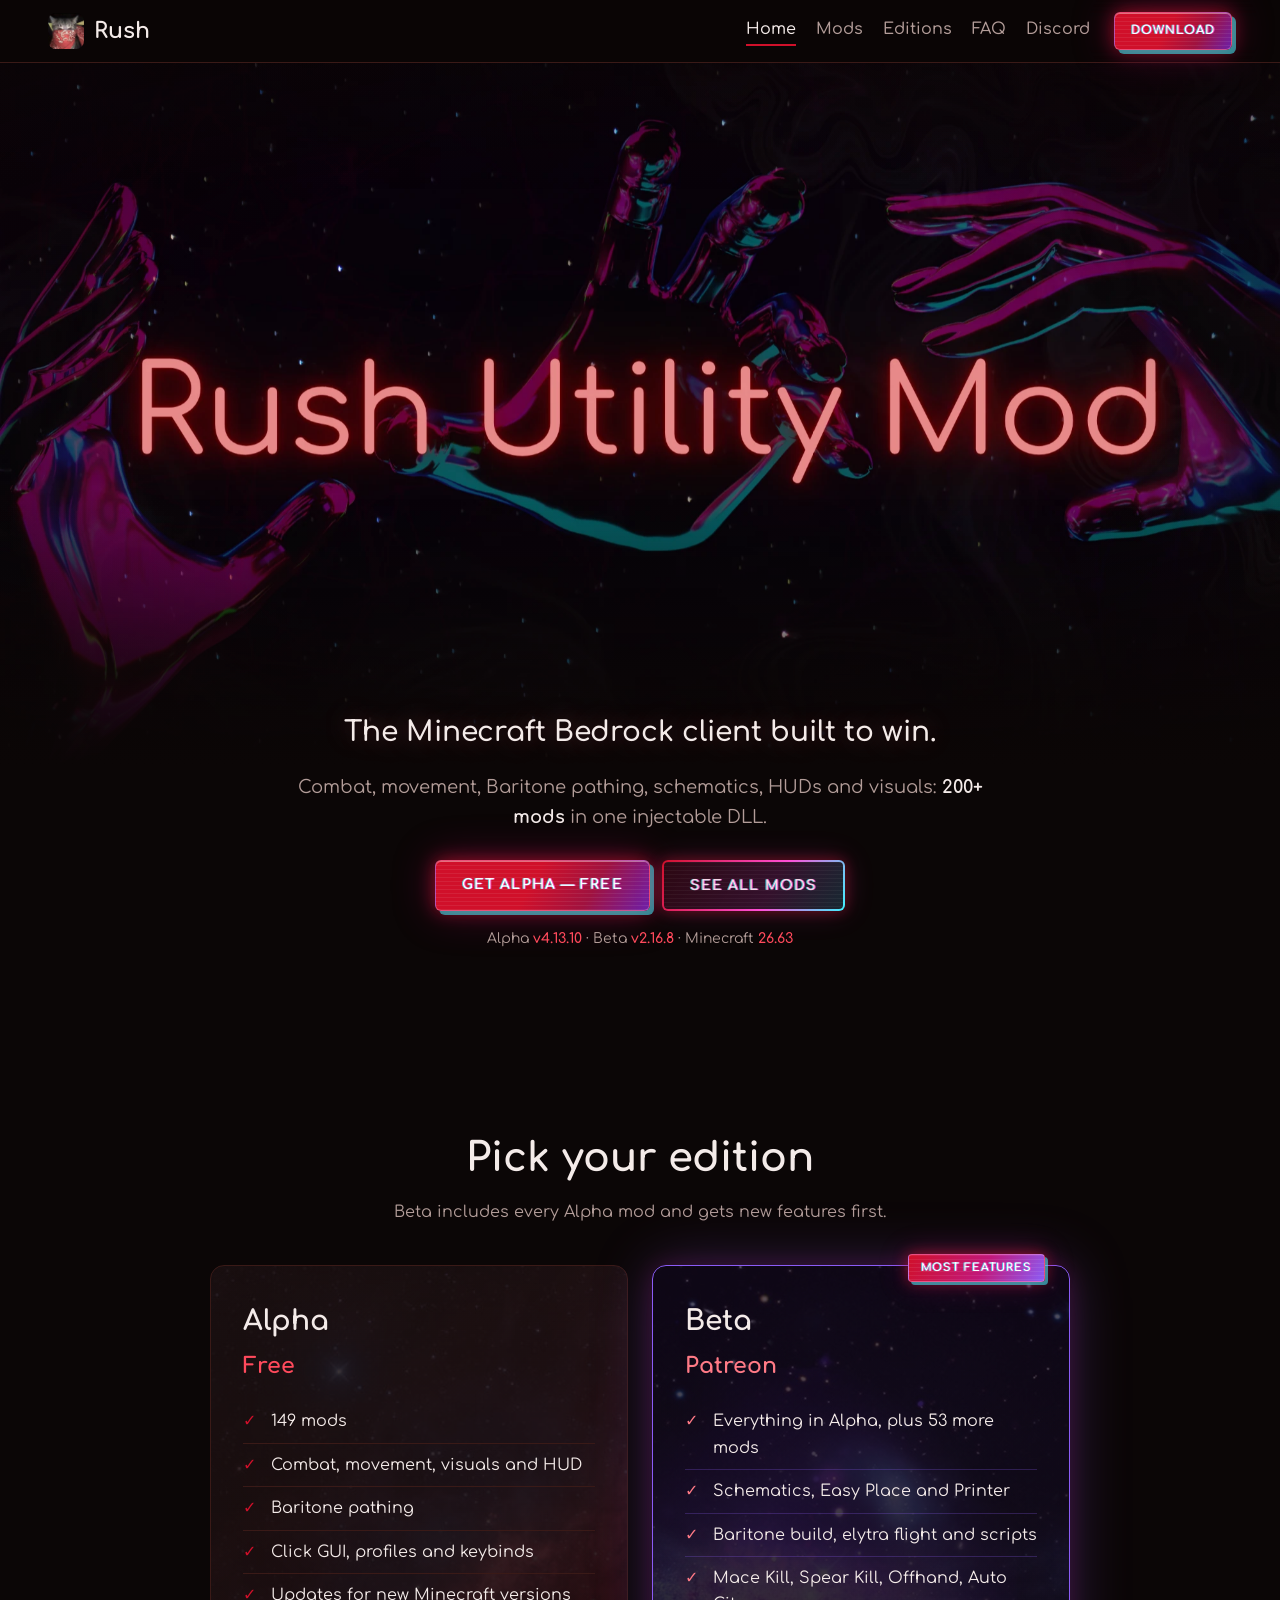
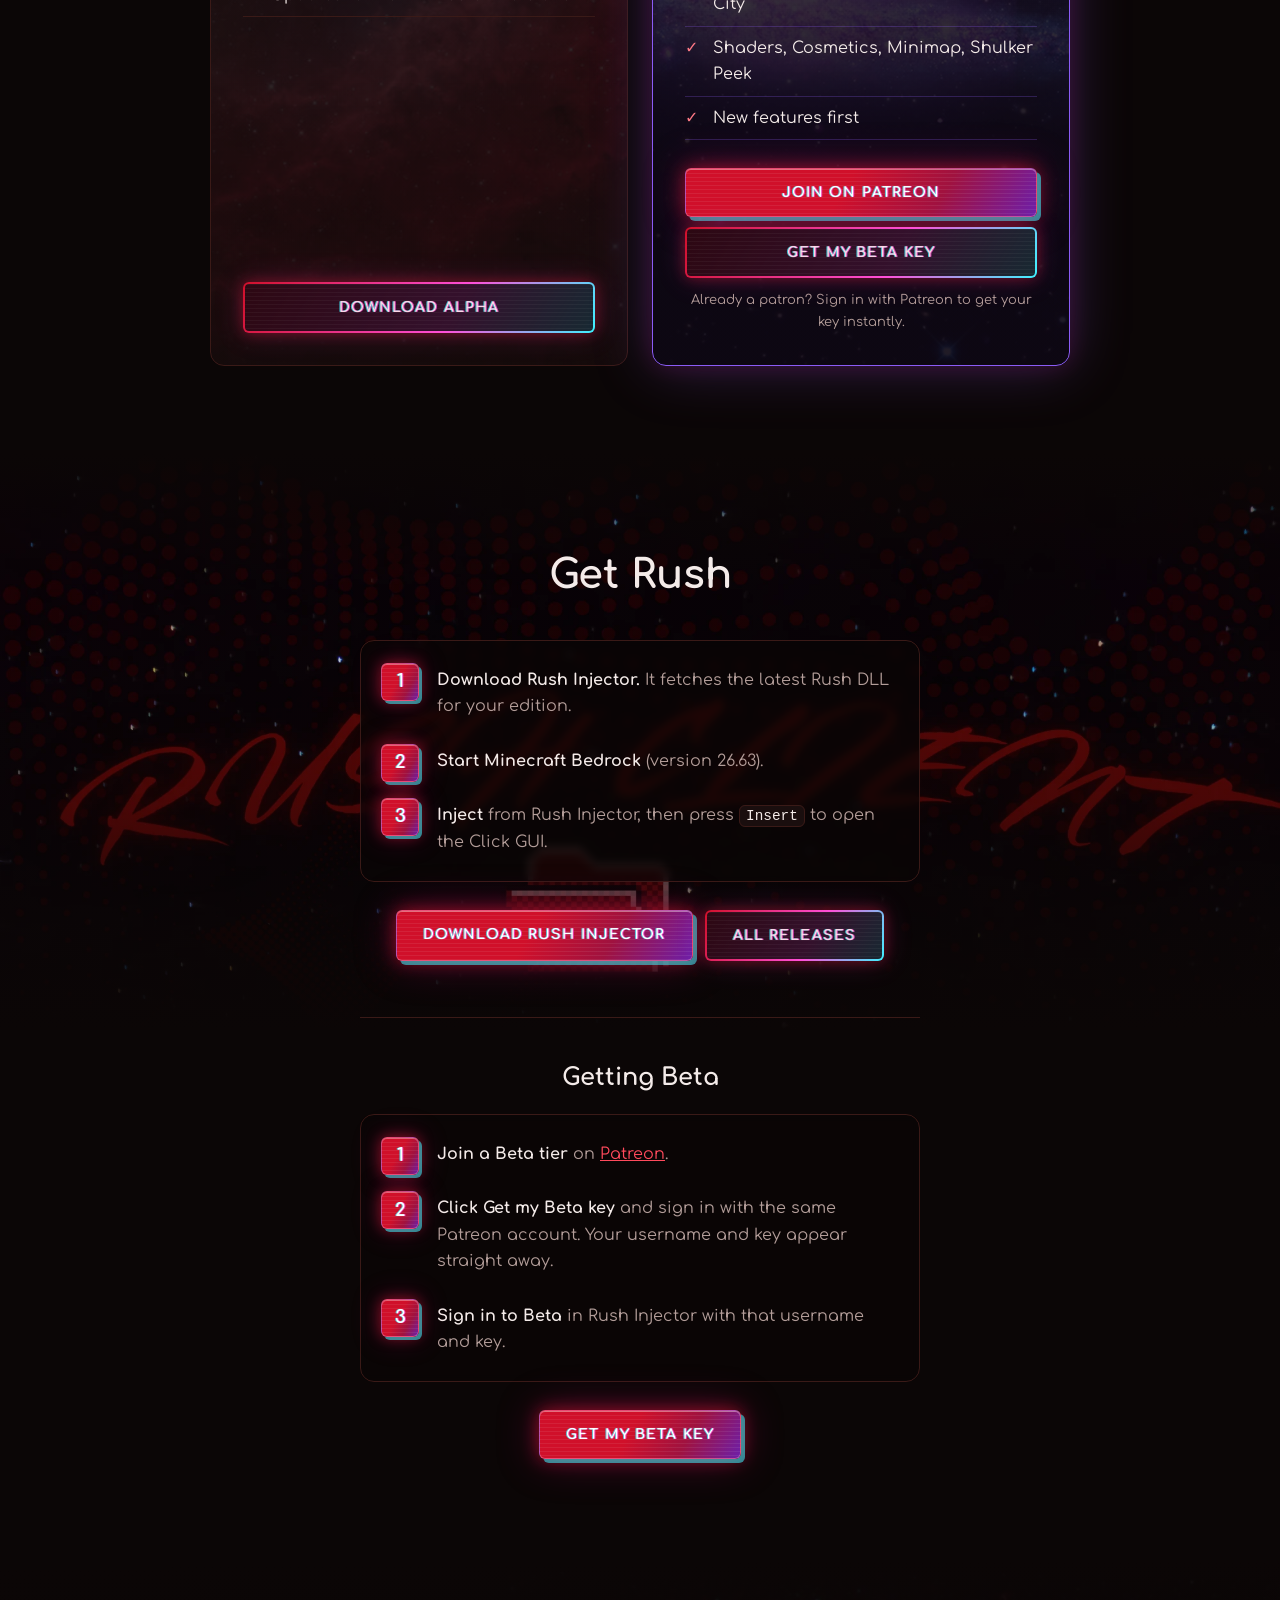
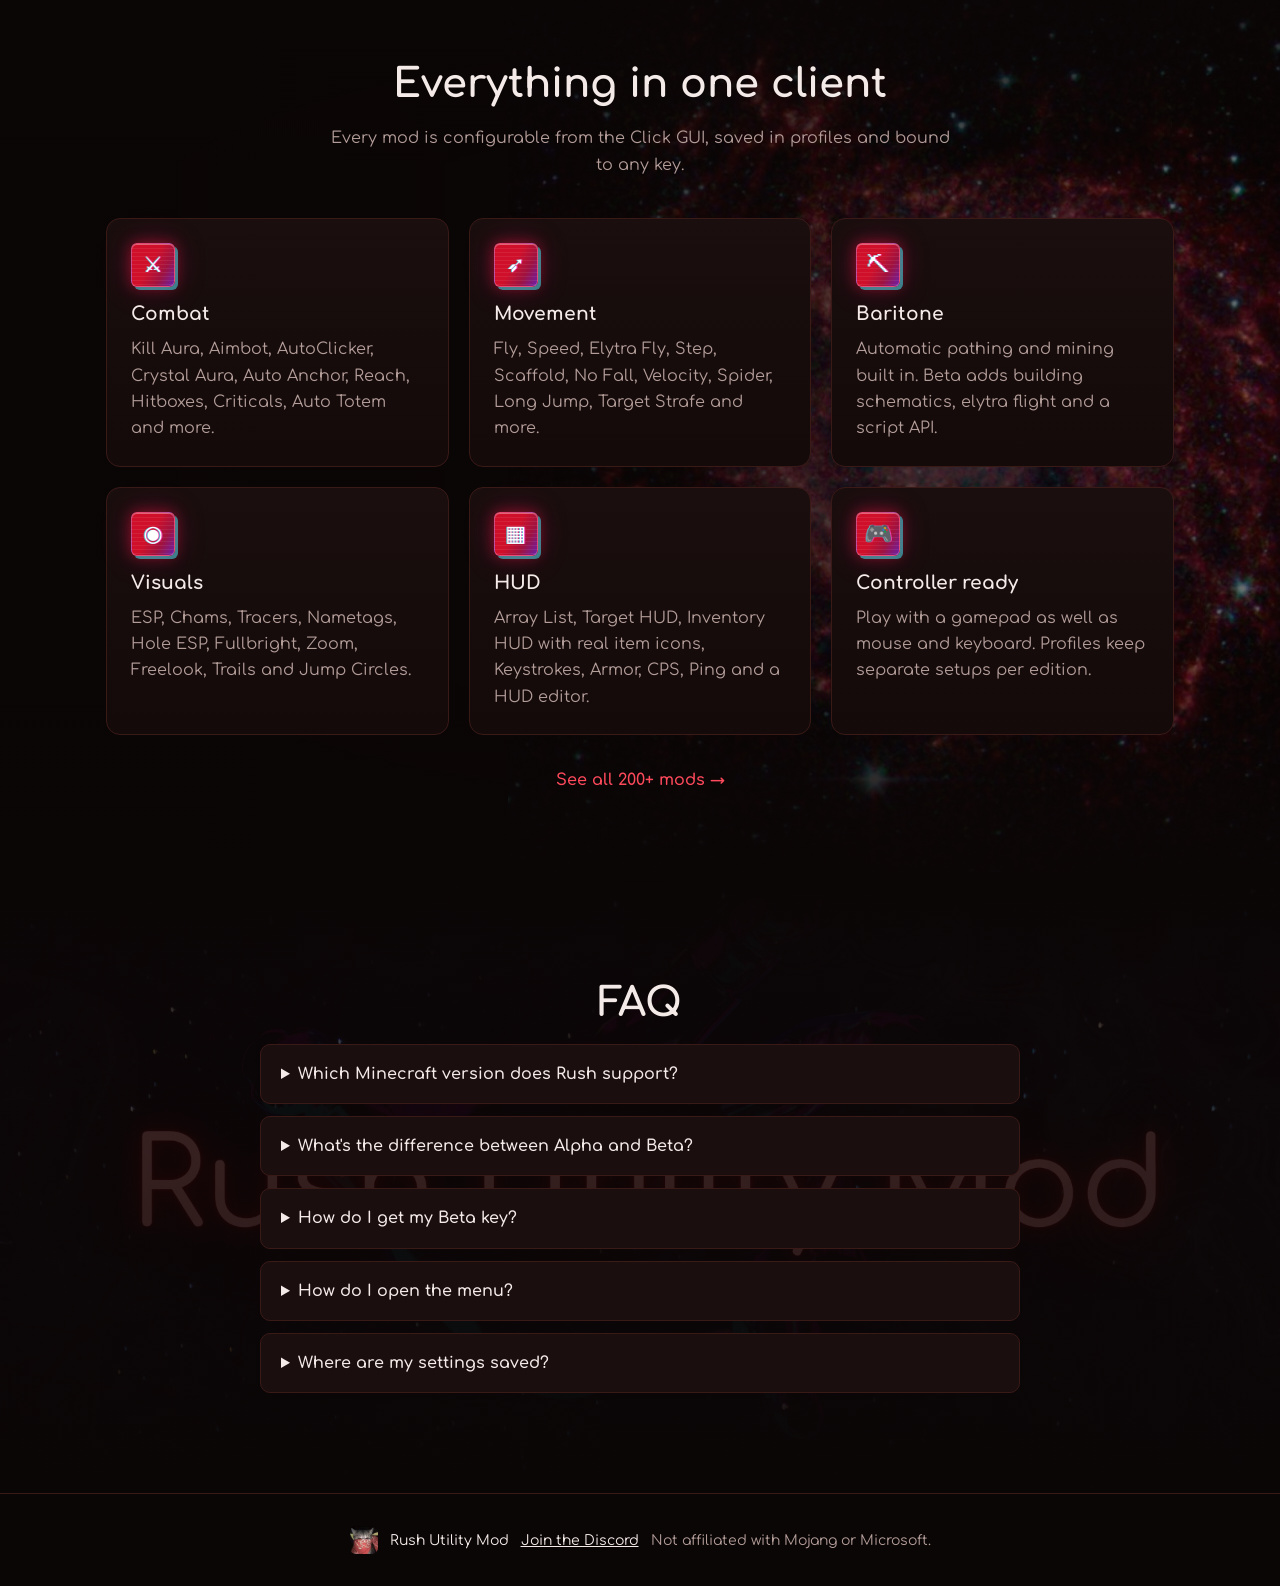
==== commit c979b44c: "Add Far Walk, Corner Clip and IGN Dupe to the mod list Co-Authored-By: Claude Opus 5.5 <noreply@anth" ====
--- a/index.html
+++ b/index.html
@@ -11,7 +11,7 @@
   <link rel="preconnect" href="https://fonts.googleapis.com">
   <link rel="preconnect" href="https://fonts.gstatic.com" crossorigin>
   <link href="https://fonts.googleapis.com/css2?family=Comfortaa:wght@300..700&display=swap" rel="stylesheet">
-  <link rel="stylesheet" href="css/styles.css?v=11">
+  <link rel="stylesheet" href="css/styles.css?v=12">
   <script>document.documentElement.classList.add('js');</script>
 </head>
 <body>
@@ -184,7 +184,7 @@
     <span class="muted">Not affiliated with Mojang or Microsoft.</span>
   </footer>
 
-  <script src="js/modules.js?v=11"></script>
-  <script src="js/site.js?v=11"></script>
+  <script src="js/modules.js?v=12"></script>
+  <script src="js/site.js?v=12"></script>
 </body>
 </html>
